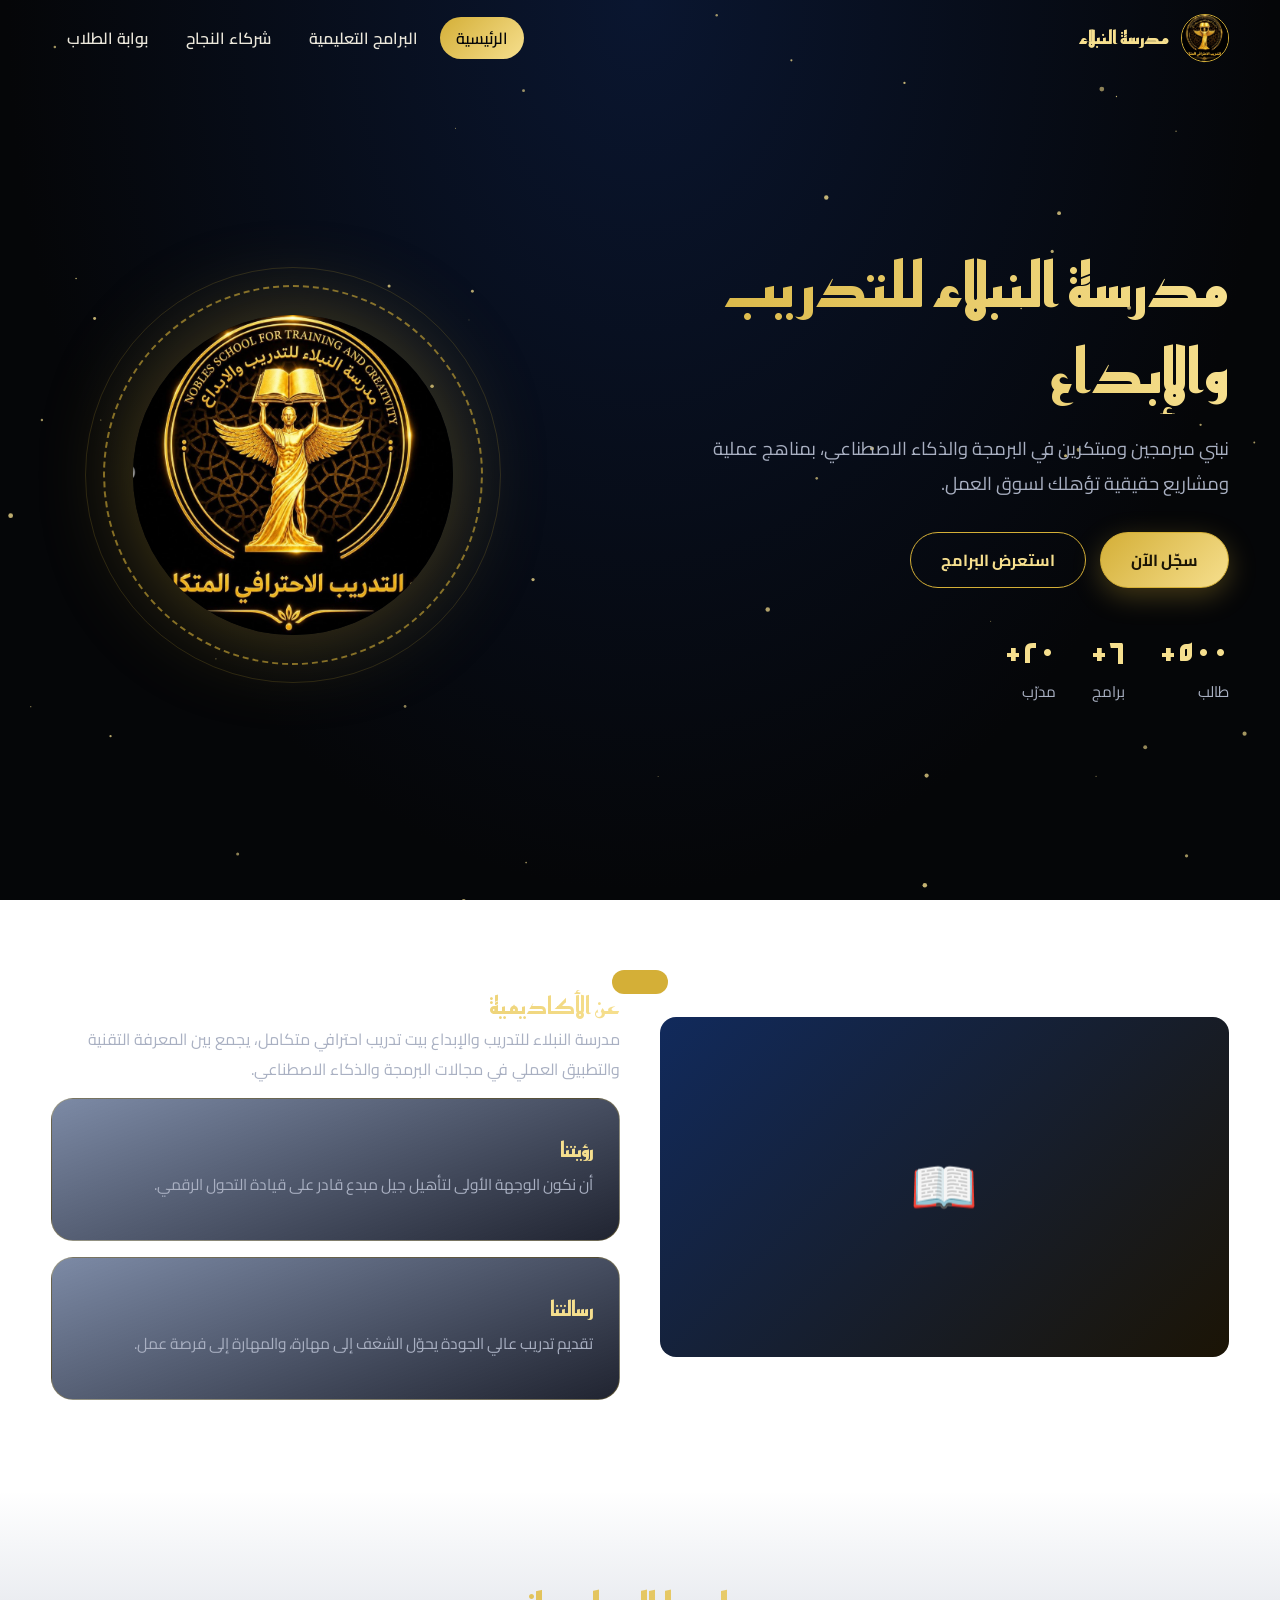
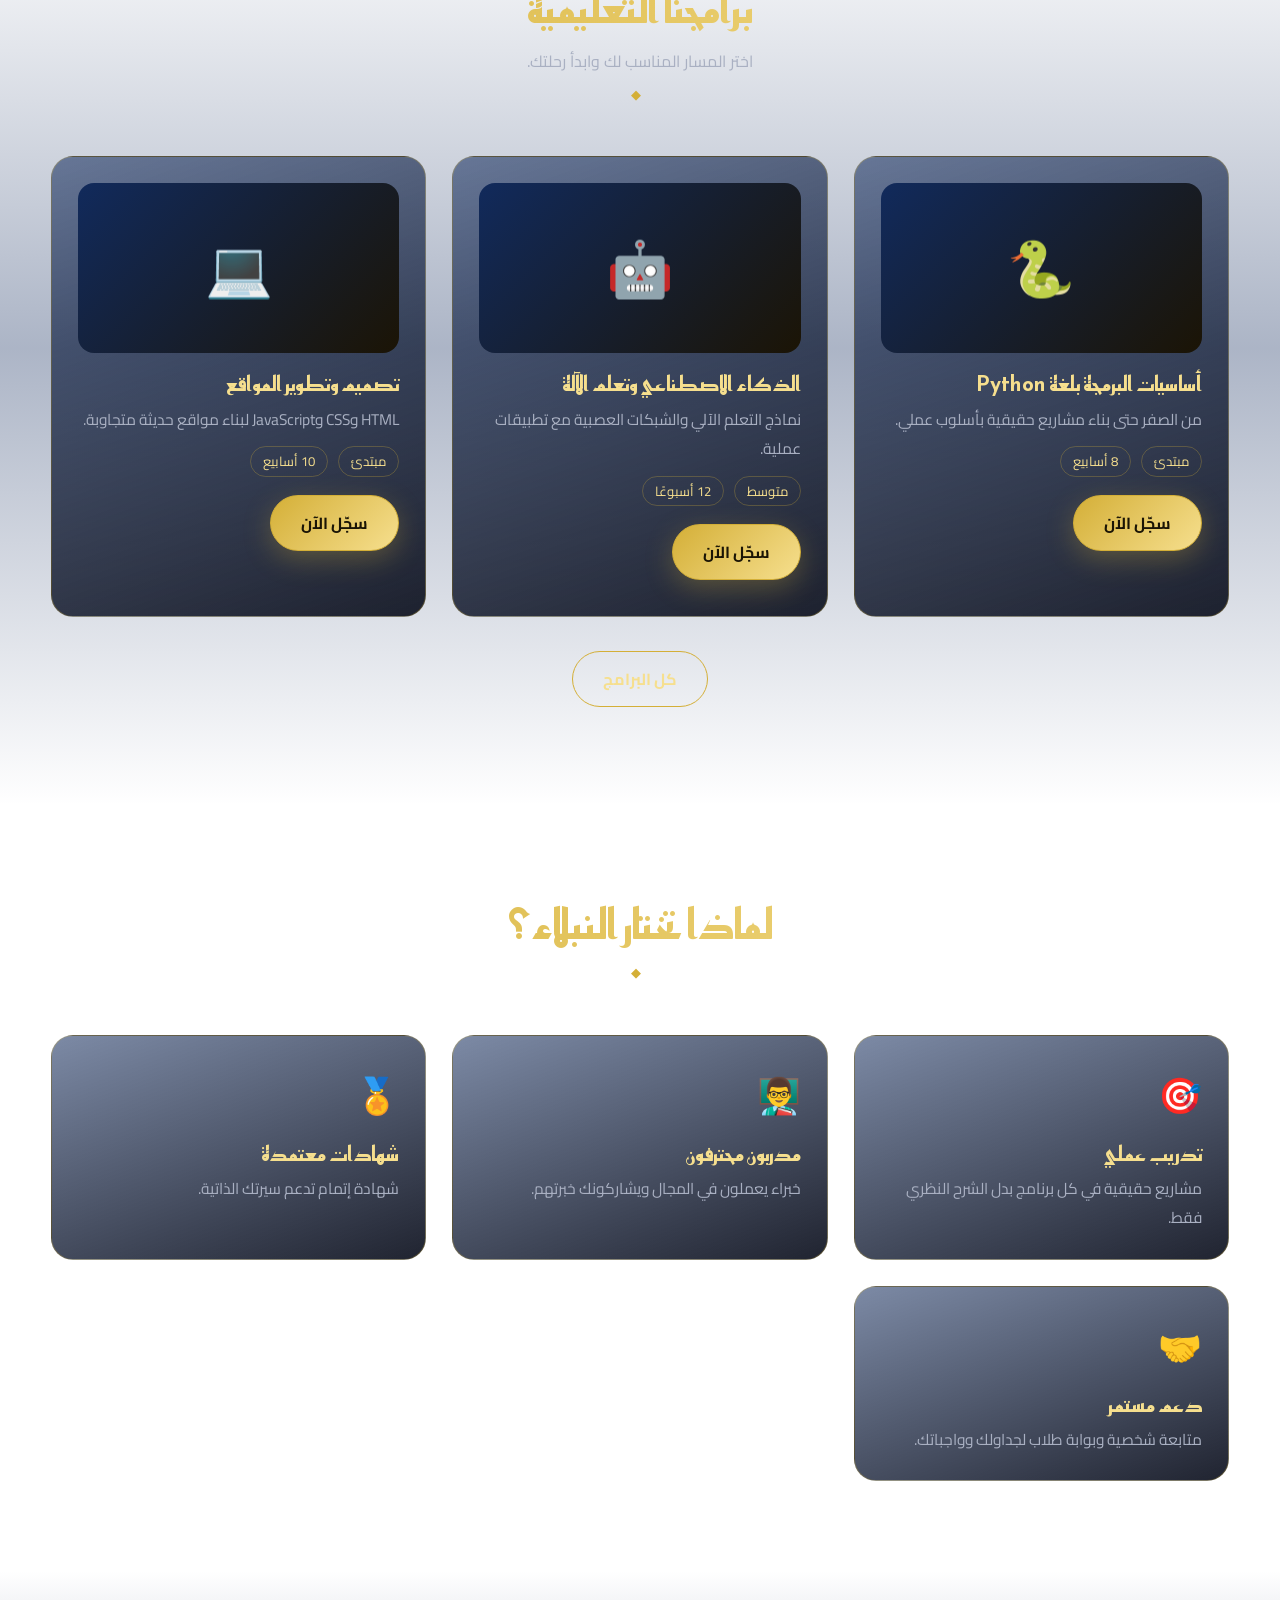
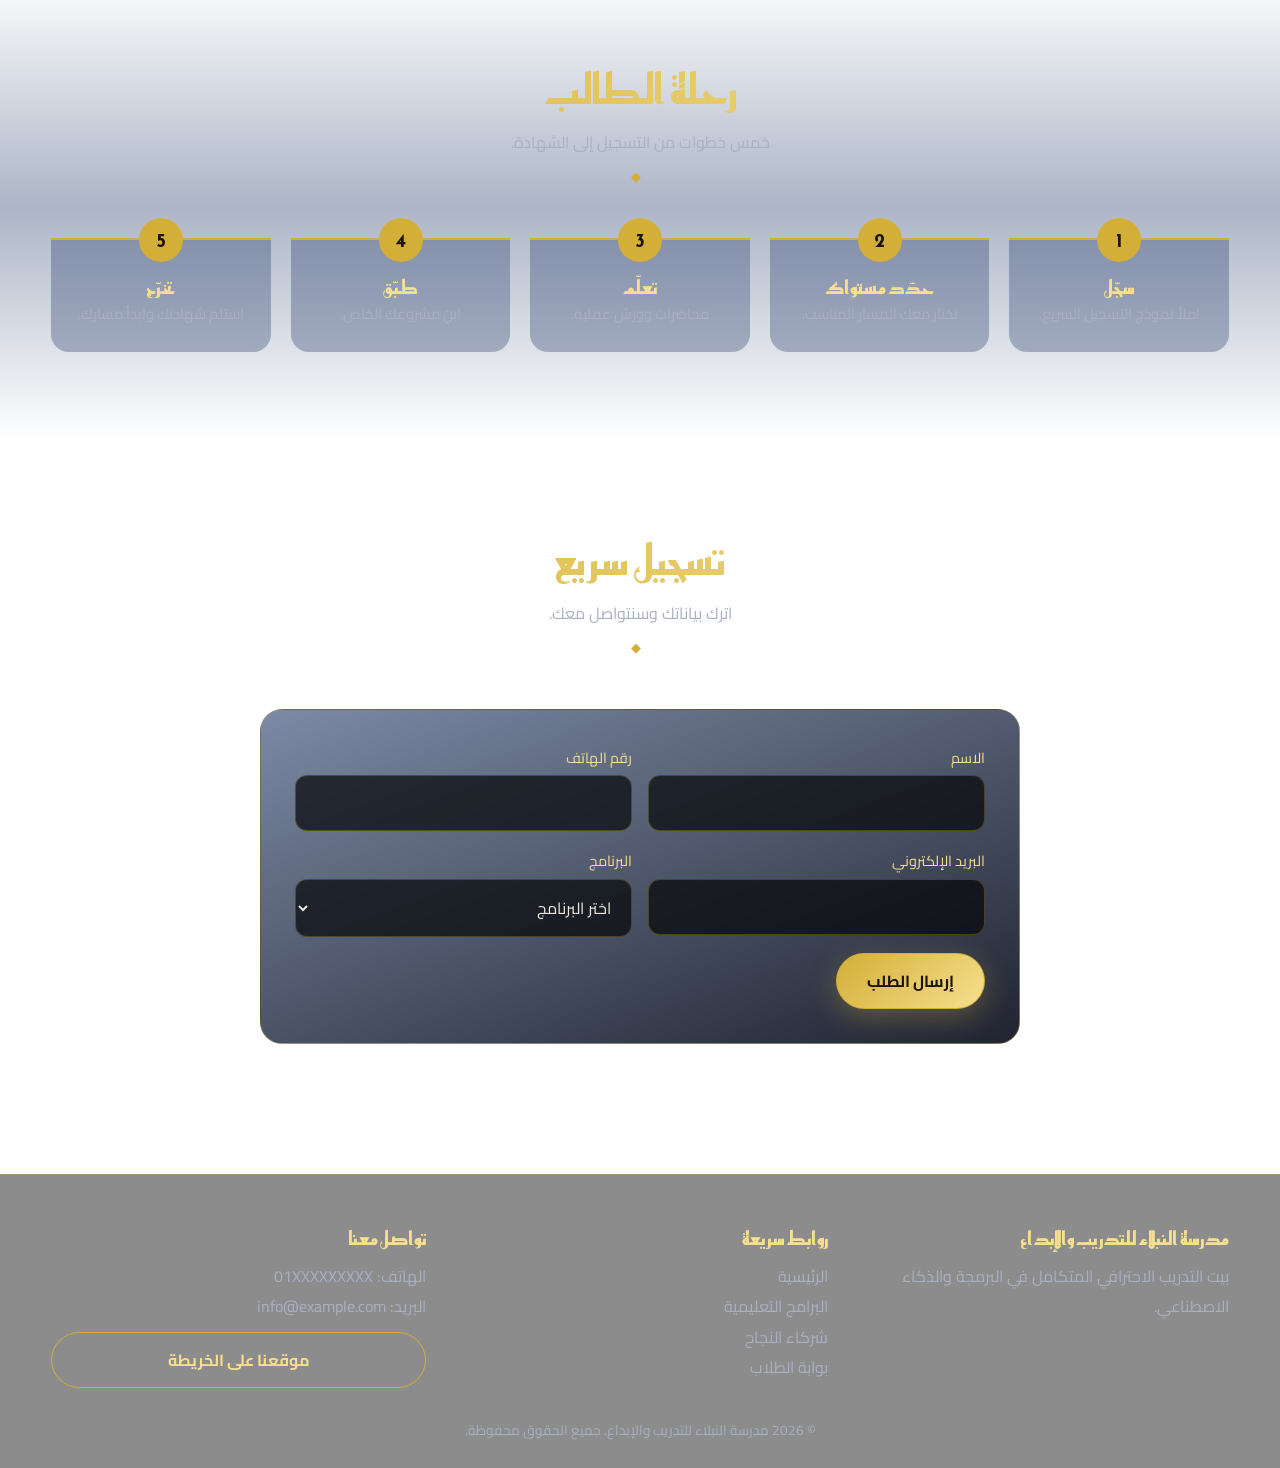
==== index.html @ c454d426 "Add files via upload" ====
<!DOCTYPE html><html lang="ar" dir="rtl"><head><meta charset="utf-8"><meta name="viewport" content="width=device-width,initial-scale=1"><title>الرئيسية | مدرسة النبلاء للتدريب والإبداع</title><meta name="description" content="مدرسة النبلاء: أكاديمية برمجة وذكاء اصطناعي. بيت التدريب الاحترافي المتكامل."><link rel="icon" href="assets/images/image1.jpg"><link rel="preconnect" href="https://fonts.googleapis.com"><link href="https://fonts.googleapis.com/css2?family=Cairo:wght@400;600;700&family=Reem+Kufi:wght@500;700&display=swap" rel="stylesheet"><link rel="stylesheet" href="style.css"></head><body><div id="nav"></div>
<section class="hero"><canvas id="fx"></canvas><div class="wrap"><div><h1 class="gold">مدرسة النبلاء للتدريب والإبداع</h1><p>نبني مبرمجين ومبتكرين في البرمجة والذكاء الاصطناعي، بمناهج عملية ومشاريع حقيقية تؤهلك لسوق العمل.</p><div class="cta"><a class="btn pri" href="#register">سجّل الآن</a><a class="btn out" href="programs.html">استعرض البرامج</a></div><div class="stats"><div><b data-count="500">0</b><span>طالب</span></div><div><b data-count="6">0</b><span>برامج</span></div><div><b data-count="20">0</b><span>مدرّب</span></div></div></div><div class="emblem"><img src="assets/images/image1.jpg" alt="شعار مدرسة النبلاء"></div></div></section>
<section class="sec" id="about"><div class="wrap about"><div class="rv"><div class="ph" style="height:340px"><span>📖</span><img src="assets/images/image2.jpg" alt="عن الأكاديمية" onerror="this.remove()"></div></div><div class="rv"><h2 class="gold">عن الأكاديمية</h2><p>مدرسة النبلاء للتدريب والإبداع بيت تدريب احترافي متكامل، يجمع بين المعرفة التقنية والتطبيق العملي في مجالات البرمجة والذكاء الاصطناعي.</p><div class="vis"><div class="card"><h3>رؤيتنا</h3><p>أن نكون الوجهة الأولى لتأهيل جيل مبدع قادر على قيادة التحول الرقمي.</p></div><div class="card"><h3>رسالتنا</h3><p>تقديم تدريب عالي الجودة يحوّل الشغف إلى مهارة، والمهارة إلى فرصة عمل.</p></div></div></div></div></section>
<section class="sec alt"><div class="wrap"><div class="title"><h2 class="gold">برامجنا التعليمية</h2><p>اختر المسار المناسب لك وابدأ رحلتك.</p></div><div class="grid" data-programs="3"></div><p style="text-align:center;margin-top:34px"><a class="btn out" href="programs.html">كل البرامج</a></p></div></section>
<section class="sec"><div class="wrap"><div class="title"><h2 class="gold">لماذا تختار النبلاء؟</h2></div><div class="grid"><div class="card rv"><div class="ico">🎯</div><h3>تدريب عملي</h3><p>مشاريع حقيقية في كل برنامج بدل الشرح النظري فقط.</p></div><div class="card rv"><div class="ico">👨‍🏫</div><h3>مدربون محترفون</h3><p>خبراء يعملون في المجال ويشاركونك خبرتهم.</p></div><div class="card rv"><div class="ico">🏅</div><h3>شهادات معتمدة</h3><p>شهادة إتمام تدعم سيرتك الذاتية.</p></div><div class="card rv"><div class="ico">🤝</div><h3>دعم مستمر</h3><p>متابعة شخصية وبوابة طلاب لجداولك وواجباتك.</p></div></div></div></section>
<section class="sec alt"><div class="wrap"><div class="title"><h2 class="gold">رحلة الطالب</h2><p>خمس خطوات من التسجيل إلى الشهادة.</p></div><div class="steps" style="margin-top:30px"><div class="step rv"><h3>سجّل</h3><p>املأ نموذج التسجيل السريع.</p></div><div class="step rv"><h3>حدّد مستواك</h3><p>نختار معك المسار المناسب.</p></div><div class="step rv"><h3>تعلّم</h3><p>محاضرات وورش عملية.</p></div><div class="step rv"><h3>طبّق</h3><p>ابنِ مشروعك الخاص.</p></div><div class="step rv"><h3>تخرّج</h3><p>استلم شهادتك وابدأ مسارك.</p></div></div></div></section>
<section class="sec" id="register"><div class="wrap"><div class="title"><h2 class="gold">تسجيل سريع</h2><p>اترك بياناتك وسنتواصل معك.</p></div><form class="card form" data-form="students"><div><label for="n">الاسم</label><input id="n" name="name" required></div><div><label for="p">رقم الهاتف</label><input id="p" name="phone" type="tel" required></div><div><label for="e">البريد الإلكتروني</label><input id="e" name="email" type="email"></div><div><label for="c">البرنامج</label><select id="c" name="course" data-course-select required></select></div><div class="full"><button class="btn pri" type="submit">إرسال الطلب</button></div></form></div></section>
<div id="footer"></div><script src="script.js"></script></body></html>
---- style.css ----
:root{--black:#050608;--navy:#0a1630;--navy2:#112a5c;--gold:#d4af37;--gold2:#f6df8e;--text:#ece8dc;--muted:#a9b0c2;--line:rgba(212,175,55,.28)}
*{box-sizing:border-box;margin:0;padding:0}
html{scroll-behavior:smooth}
body{font-family:'Cairo',sans-serif;background:radial-gradient(ellipse at 50% 0,var(--navy) 0,var(--black) 70%) fixed;color:var(--text);line-height:1.9;overflow-x:hidden}
img{max-width:100%;display:block}a{color:inherit;text-decoration:none}
h1,h2,h3{font-family:'Reem Kufi','Cairo',sans-serif;line-height:1.4}
:focus-visible{outline:2px solid var(--gold2);outline-offset:3px}
.wrap{width:min(1180px,92%);margin:auto}
.gold{background:linear-gradient(90deg,var(--gold),var(--gold2),var(--gold));background-size:200% auto;-webkit-background-clip:text;background-clip:text;color:transparent;animation:shine 5s linear infinite}
@keyframes shine{to{background-position:200% center}}
/* preloader */
.pre{position:fixed;inset:0;z-index:99;background:var(--black);display:grid;place-content:center;justify-items:center;gap:22px;transition:opacity .7s,visibility .7s}
.pre.off{opacity:0;visibility:hidden}
.pre img{width:150px;border-radius:50%;animation:pulse 1.6s ease-in-out infinite}
.pre i{width:180px;height:3px;background:#222;border-radius:3px;overflow:hidden}
.pre i::after{content:"";display:block;height:100%;width:40%;background:linear-gradient(90deg,var(--gold),var(--gold2));animation:load 1.1s ease-in-out infinite}
@keyframes load{from{transform:translateX(250%)}to{transform:translateX(-120%)}}
@keyframes pulse{50%{transform:scale(1.06);box-shadow:0 0 60px rgba(212,175,55,.55)}}
/* nav */
.nav{position:fixed;top:0;inset-inline:0;z-index:50;padding:14px 0;transition:.4s}
.nav.sc{background:rgba(5,6,8,.88);backdrop-filter:blur(12px);padding:7px 0;border-bottom:1px solid var(--line)}
.nav .wrap{display:flex;align-items:center;justify-content:space-between;gap:20px}
.brand{display:flex;align-items:center;gap:12px;font-family:'Reem Kufi';font-weight:700;font-size:1.15rem;color:var(--gold2)}
.brand img{width:48px;height:48px;border-radius:50%;border:1px solid var(--gold);object-fit:cover}
.links{display:flex;gap:6px;align-items:center}
.links a{padding:6px 16px;border-radius:30px;font-weight:600;transition:.3s}
.links a:hover,.links a.on{color:var(--black);background:linear-gradient(135deg,var(--gold),var(--gold2))}
.burger{display:none;background:none;border:1px solid var(--line);color:var(--gold2);font-size:1.5rem;border-radius:10px;padding:2px 12px;cursor:pointer}
/* buttons */
.btn{display:inline-block;padding:12px 30px;border-radius:40px;font:700 1rem 'Cairo';cursor:pointer;border:1px solid var(--gold);transition:.35s;position:relative;overflow:hidden}
.btn.pri{background:linear-gradient(135deg,var(--gold),var(--gold2));color:#1a1405;box-shadow:0 8px 28px rgba(212,175,55,.3)}
.btn.pri:hover{transform:translateY(-3px);box-shadow:0 12px 36px rgba(212,175,55,.5)}
.btn.out{background:transparent;color:var(--gold2)}.btn.out:hover{background:rgba(212,175,55,.14)}
/* hero */
.hero{min-height:100vh;display:flex;align-items:center;padding:120px 0 70px;position:relative;overflow:hidden}
.hero.sm{min-height:42vh;padding:140px 0 50px;text-align:center}
#fx{position:absolute;inset:0;width:100%;height:100%;pointer-events:none}
.hero .wrap{display:grid;grid-template-columns:1.15fr .85fr;gap:40px;align-items:center;position:relative}
.hero h1{font-size:clamp(2.2rem,5vw,3.8rem)}
.hero p{color:var(--muted);font-size:1.15rem;margin:18px 0 30px;max-width:560px}
.hero.sm p{margin-inline:auto}
.cta{display:flex;gap:14px;flex-wrap:wrap}
.emblem{position:relative;width:min(380px,80vw);aspect-ratio:1;margin:auto;animation:float 6s ease-in-out infinite}
.emblem img{width:84%;height:84%;margin:8%;border-radius:50%;object-fit:cover;box-shadow:0 0 90px rgba(212,175,55,.35)}
.emblem::before,.emblem::after{content:"";position:absolute;inset:0;border-radius:50%;border:2px dashed var(--gold);opacity:.6;animation:spin 30s linear infinite}
.emblem::after{inset:-18px;border:1px solid var(--line);animation-direction:reverse;animation-duration:45s}
@keyframes spin{to{transform:rotate(360deg)}}@keyframes float{50%{transform:translateY(-16px)}}
.stats{display:flex;gap:34px;margin-top:38px;flex-wrap:wrap}
.stats b{display:block;font:700 2.1rem 'Reem Kufi';color:var(--gold2)}.stats span{color:var(--muted);font-size:.95rem}
/* sections */
.sec{padding:90px 0}
.sec.alt{background:linear-gradient(180deg,transparent,rgba(17,42,92,.35),transparent)}
.title{text-align:center;margin-bottom:50px}
.title h2{font-size:clamp(1.8rem,3.6vw,2.6rem)}
.title::after{content:"◆";display:block;color:var(--gold);margin-top:6px;letter-spacing:8px;font-size:.8rem}
.title p{color:var(--muted);max-width:620px;margin:8px auto 0}
.grid{display:grid;grid-template-columns:repeat(auto-fit,minmax(280px,1fr));gap:26px}
.card{background:linear-gradient(160deg,rgba(17,42,92,.55),rgba(8,12,26,.9));border:1px solid var(--line);border-radius:22px;padding:26px;transition:transform .25s,border-color .3s,box-shadow .3s;transform:perspective(900px) rotateX(var(--rx,0)) rotateY(var(--ry,0))}
.card:hover{border-color:var(--gold);box-shadow:0 18px 50px rgba(0,0,0,.5),0 0 30px rgba(212,175,55,.15)}
.card h3{color:var(--gold2);font-size:1.3rem;margin:10px 0 6px}.card p{color:var(--muted);font-size:.97rem}
.ico{font-size:2.2rem}
.ph{position:relative;height:170px;border-radius:16px;margin-bottom:16px;overflow:hidden;display:grid;place-items:center;font-size:3.4rem;background:linear-gradient(135deg,var(--navy2),#1b1405)}
.ph img{position:absolute;inset:0;width:100%;height:100%;object-fit:cover}
.meta{display:flex;gap:10px;flex-wrap:wrap;margin:12px 0 18px}
.meta span{font-size:.82rem;padding:2px 12px;border:1px solid var(--line);border-radius:20px;color:var(--gold2)}
.about{display:grid;grid-template-columns:1fr 1fr;gap:40px;align-items:center}
.about p{color:var(--muted);margin-bottom:14px}
.vis{display:grid;gap:16px}
.steps{display:grid;grid-template-columns:repeat(auto-fit,minmax(190px,1fr));gap:20px;counter-reset:s}
.step{text-align:center;padding:24px 14px;border-top:2px solid var(--gold);background:rgba(17,42,92,.3);border-radius:0 0 18px 18px;counter-increment:s}
.step::before{content:counter(s);display:grid;place-items:center;width:44px;height:44px;margin:-46px auto 12px;border-radius:50%;background:var(--gold);color:#1a1405;font:700 1.2rem 'Reem Kufi'}
.step h3{color:var(--gold2)}.step p{color:var(--muted);font-size:.92rem}
.tabs{display:flex;gap:10px;justify-content:center;flex-wrap:wrap;margin-bottom:34px}
.tabs button{background:none;color:var(--text);border:1px solid var(--line);border-radius:30px;padding:6px 22px;font:600 1rem 'Cairo';cursor:pointer;transition:.3s}
.tabs button.on,.tabs button:hover{background:var(--gold);color:#1a1405}
.card.hide{display:none}
/* forms */
.form{max-width:760px;margin:auto;display:grid;grid-template-columns:1fr 1fr;gap:16px;padding:34px}
.form .full{grid-column:1/-1}
input,select,textarea{width:100%;padding:12px 16px;border-radius:12px;border:1px solid var(--line);background:rgba(5,6,8,.7);color:var(--text);font:1rem 'Cairo'}
input:focus,select:focus,textarea:focus{border-color:var(--gold);outline:0;box-shadow:0 0 0 3px rgba(212,175,55,.2)}
label{font-size:.9rem;color:var(--gold2);display:block;margin-bottom:4px}
.toast{position:fixed;bottom:26px;left:50%;transform:translate(-50%,120px);background:var(--gold);color:#1a1405;padding:12px 28px;border-radius:40px;font-weight:700;z-index:90;transition:.5s}
.toast.on{transform:translate(-50%,0)}
/* partners */
.logo-box{height:110px;display:grid;place-items:center;font:700 1.1rem 'Reem Kufi';color:var(--gold2);position:relative;text-align:center}
.logo-box img{position:absolute;inset:10px;width:calc(100% - 20px);height:calc(100% - 20px);object-fit:contain}
/* portal */
.login{max-width:440px;margin:auto;padding:34px;display:grid;gap:16px}
.hint{font-size:.85rem;color:var(--muted);text-align:center}
.dash{display:none}.dash.on{display:block}
.top{display:flex;justify-content:space-between;align-items:center;gap:14px;flex-wrap:wrap;margin-bottom:28px}
table{width:100%;border-collapse:collapse;font-size:.95rem}
th,td{padding:9px 10px;text-align:right;border-bottom:1px solid var(--line)}th{color:var(--gold2)}
.bar{height:9px;border-radius:9px;background:#1a2340;overflow:hidden;margin:4px 0 14px}
.bar i{display:block;height:100%;width:0;background:linear-gradient(90deg,var(--gold),var(--gold2));transition:width 1.4s cubic-bezier(.2,.8,.2,1)}
.list{list-style:none;display:grid;gap:10px}.list li{display:flex;gap:10px;align-items:flex-start;color:var(--muted)}
.list input{width:auto;margin-top:7px}.list .done span{text-decoration:line-through;opacity:.5}
.err{color:#ff8f8f;text-align:center;min-height:1.4em}
/* footer */
.foot{border-top:1px solid var(--line);padding:50px 0 24px;background:rgba(0,0,0,.45);margin-top:40px}
.foot .grid{grid-template-columns:repeat(auto-fit,minmax(220px,1fr))}
.foot h3{color:var(--gold2);margin-bottom:10px}.foot p,.foot a{color:var(--muted);display:block}.foot a:hover{color:var(--gold2)}
.copy{text-align:center;color:var(--muted);font-size:.85rem;margin-top:30px}
/* reveal */
.rv{opacity:0;transform:translateY(34px);transition:opacity .9s,transform .9s}.rv.in{opacity:1;transform:none}
@media(max-width:900px){
.burger{display:block}
.links{position:absolute;top:100%;inset-inline:0;flex-direction:column;background:rgba(5,6,8,.97);padding:16px;display:none;border-bottom:1px solid var(--line)}
.links.open{display:flex}
.hero .wrap,.about{grid-template-columns:1fr;text-align:center}.hero p{margin-inline:auto}.cta,.stats{justify-content:center}
.form{grid-template-columns:1fr;padding:22px}}
@media(prefers-reduced-motion:reduce){*{animation:none!important;transition:none!important}.rv{opacity:1;transform:none}}
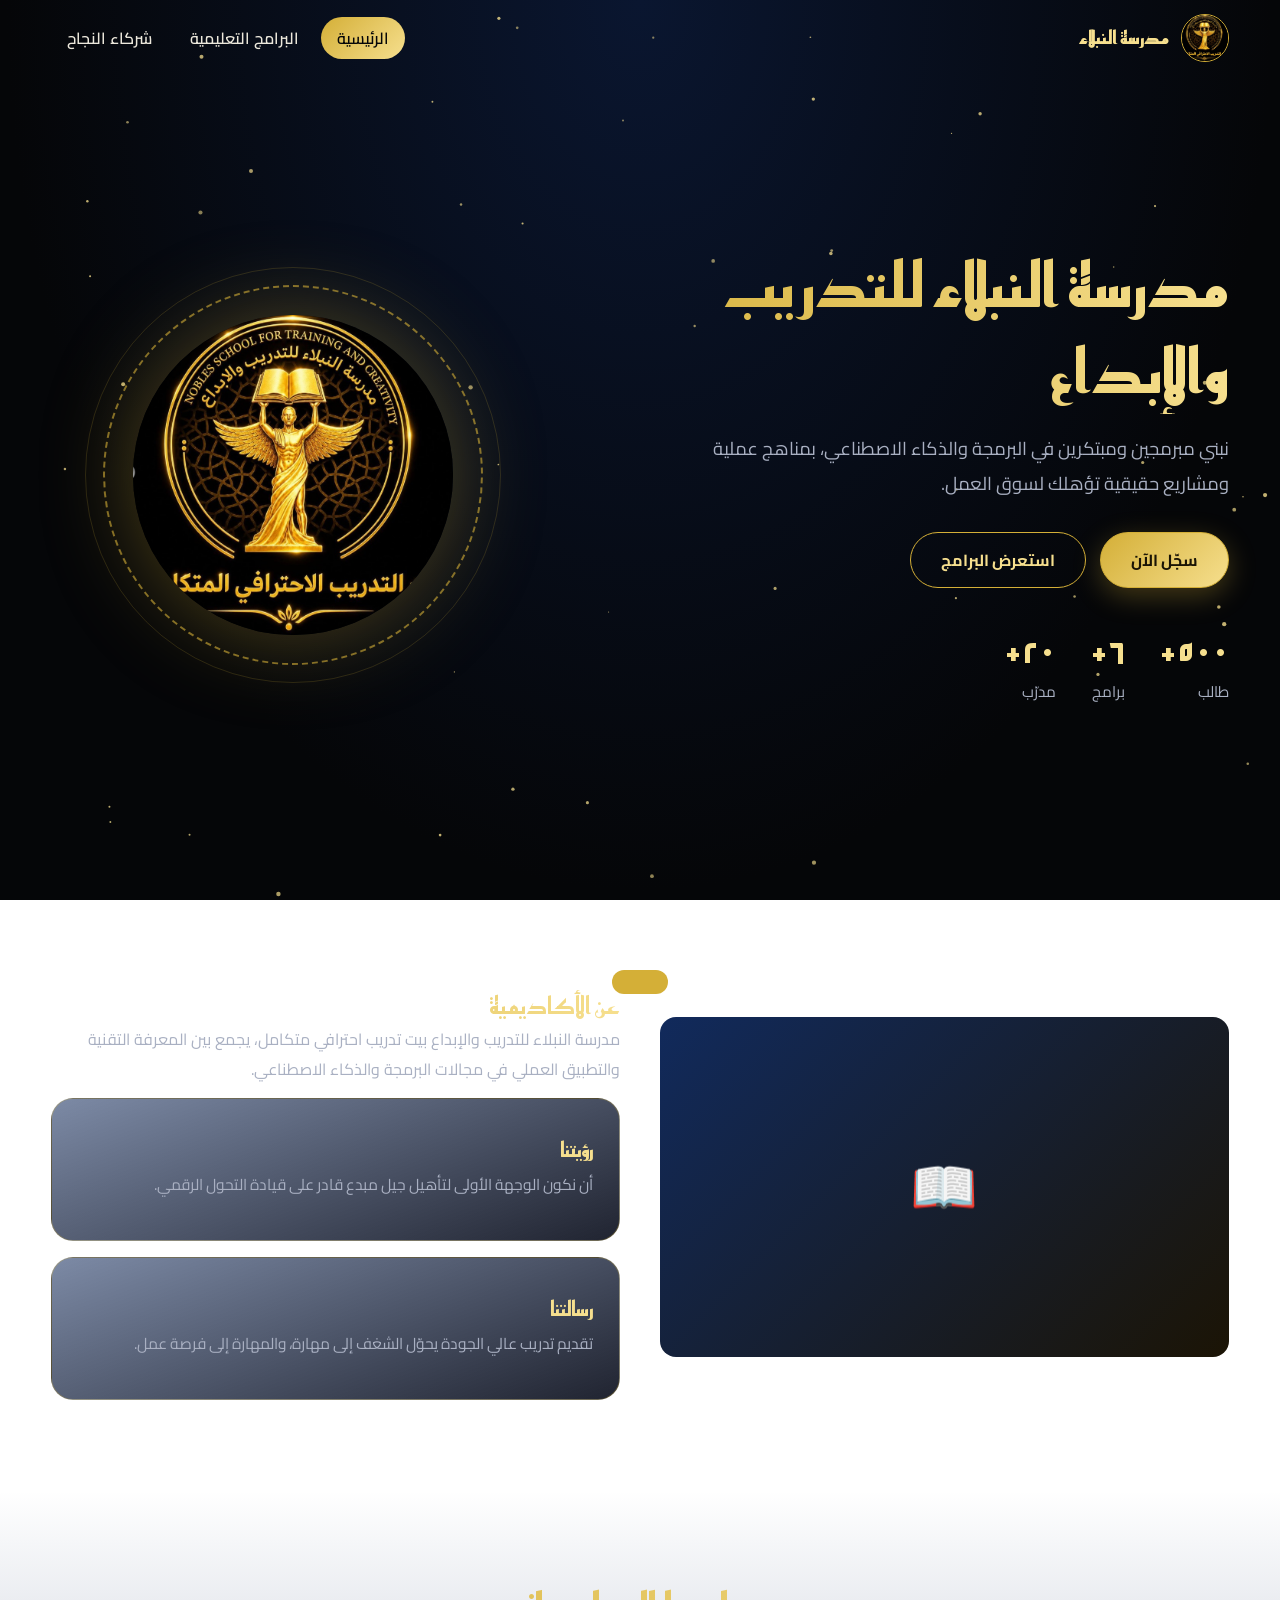
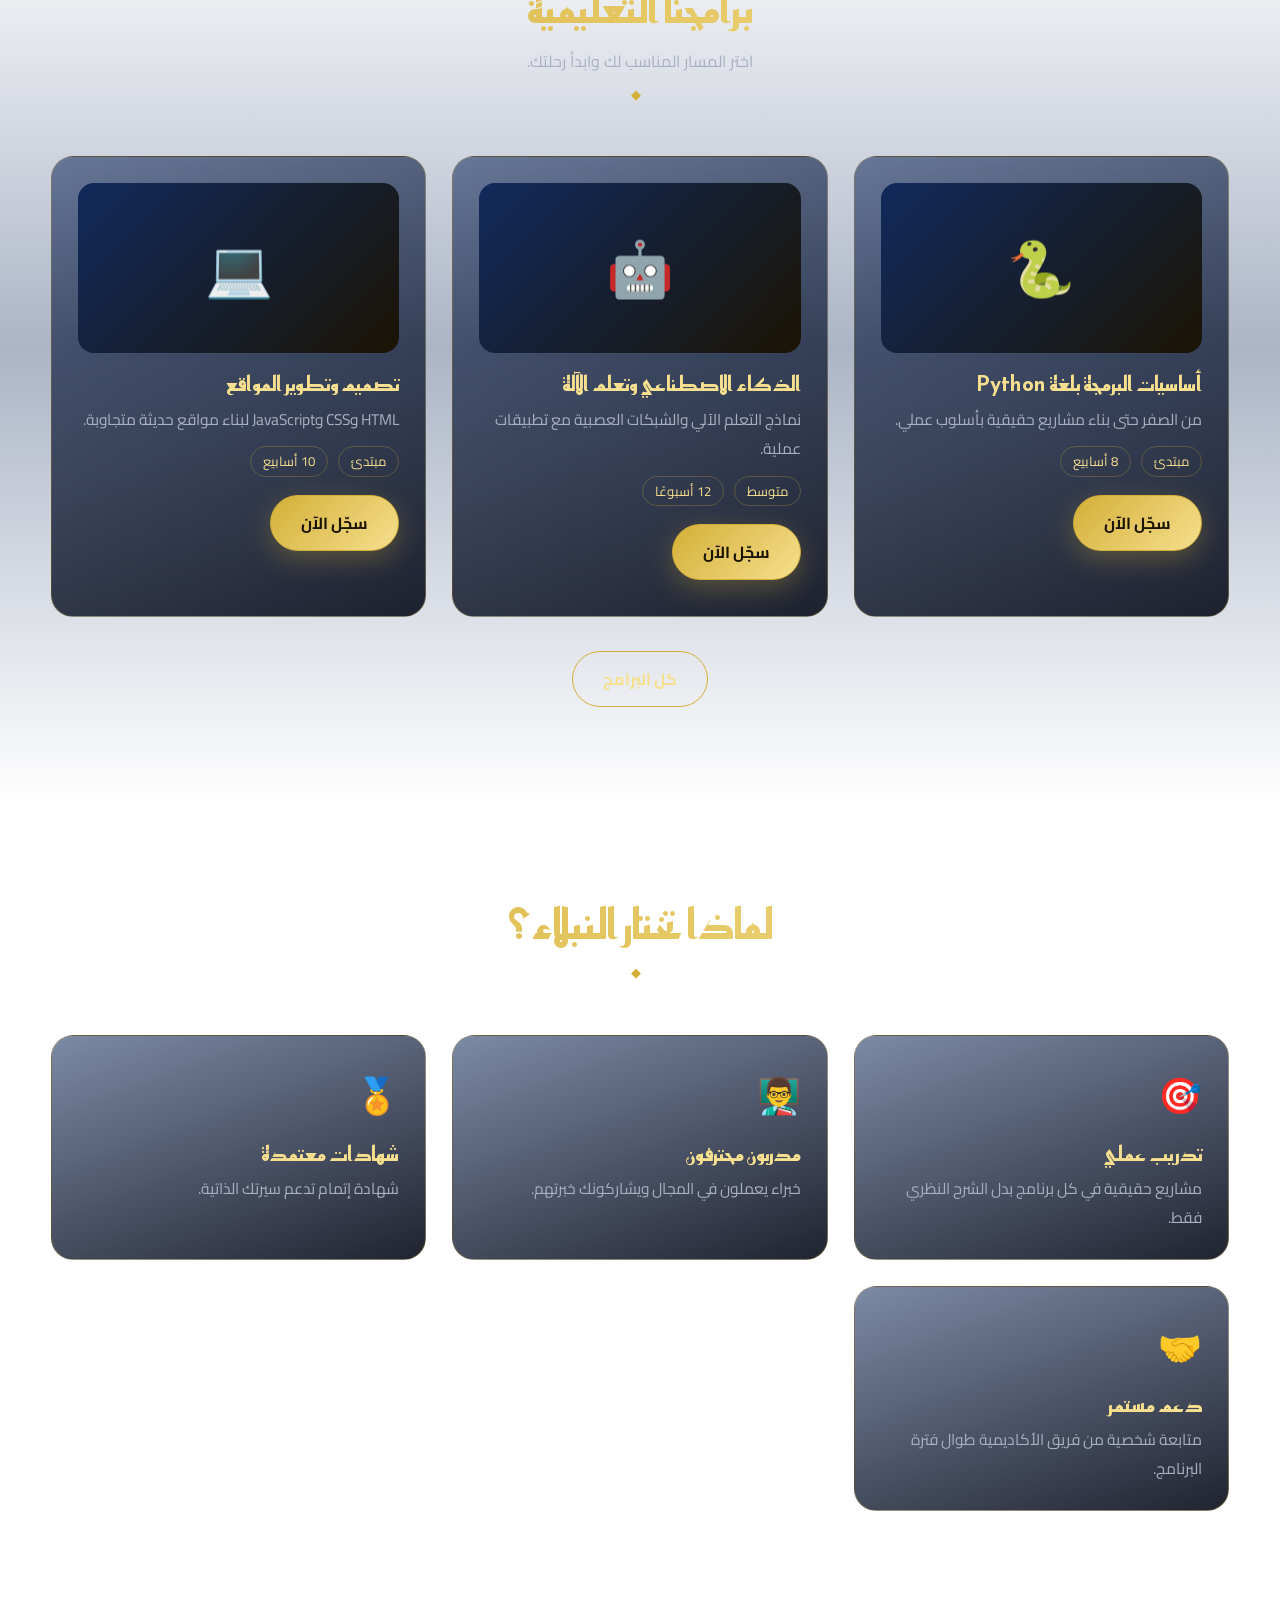
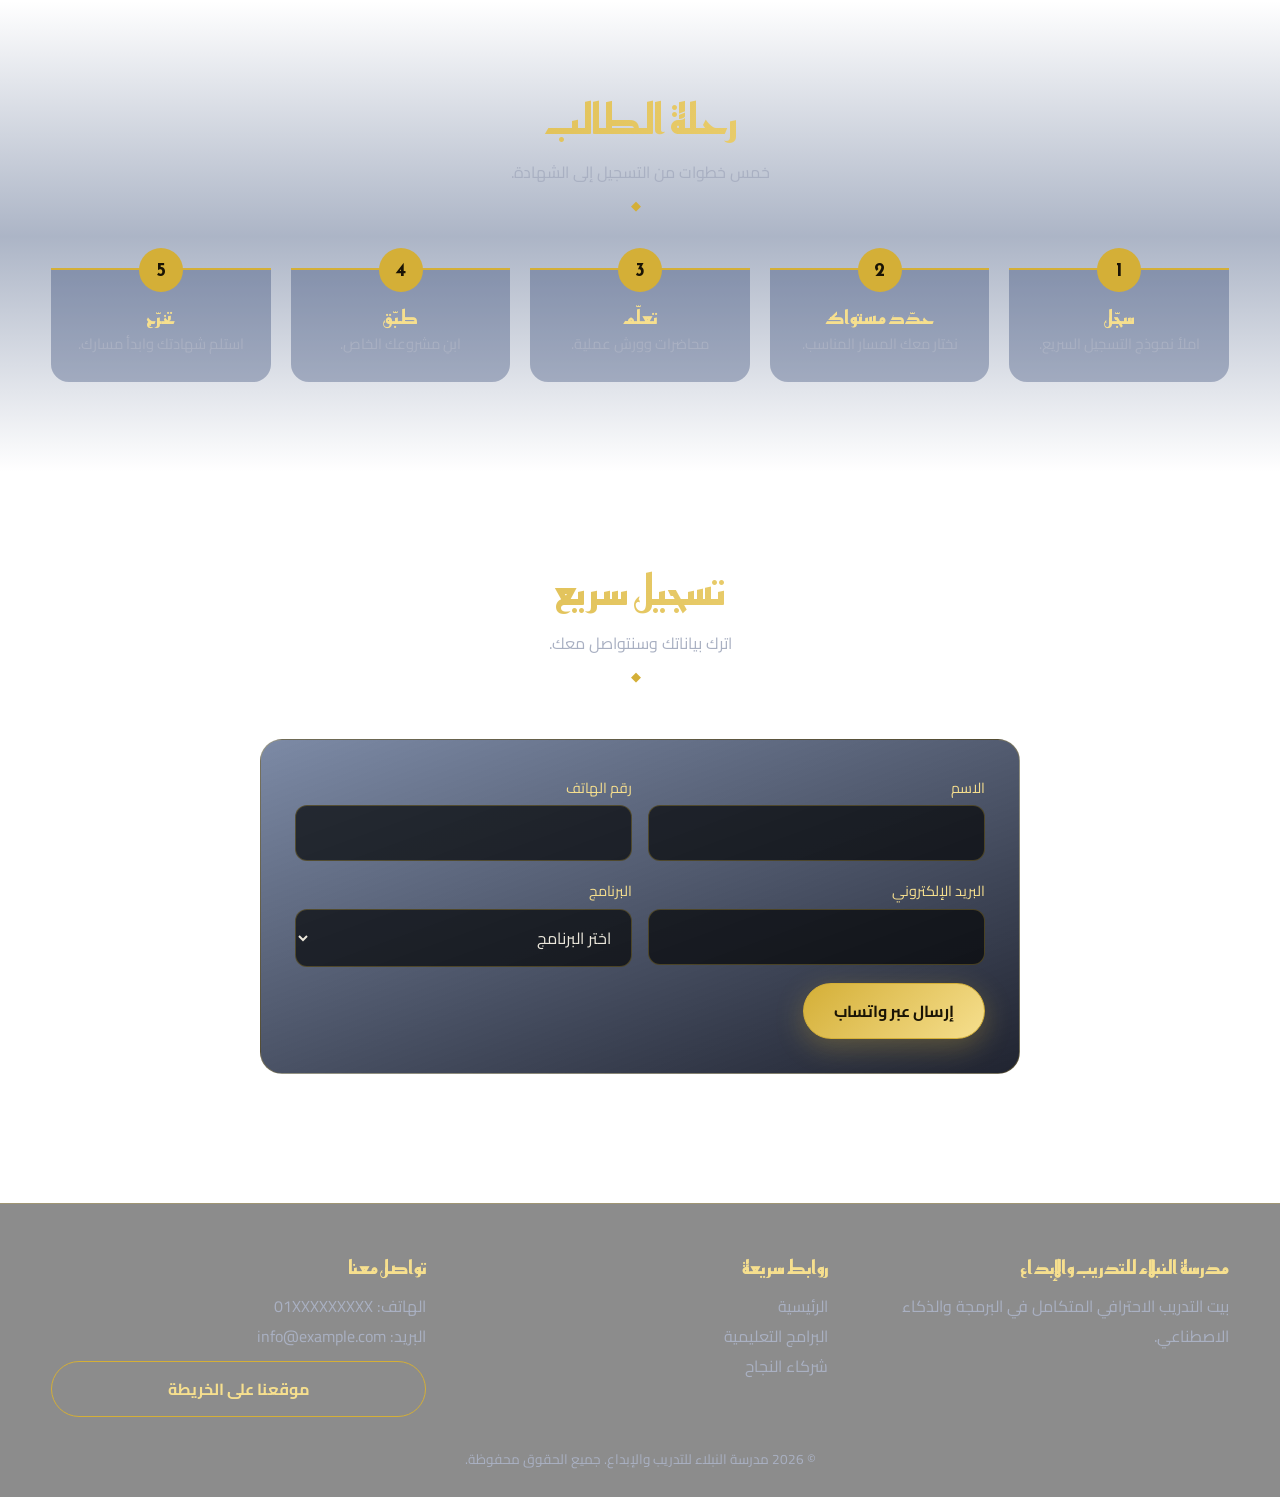
==== commit 8836262c: "Add files via upload" ====
--- a/index.html
+++ b/index.html
@@ -2,7 +2,7 @@
 <section class="hero"><canvas id="fx"></canvas><div class="wrap"><div><h1 class="gold">مدرسة النبلاء للتدريب والإبداع</h1><p>نبني مبرمجين ومبتكرين في البرمجة والذكاء الاصطناعي، بمناهج عملية ومشاريع حقيقية تؤهلك لسوق العمل.</p><div class="cta"><a class="btn pri" href="#register">سجّل الآن</a><a class="btn out" href="programs.html">استعرض البرامج</a></div><div class="stats"><div><b data-count="500">0</b><span>طالب</span></div><div><b data-count="6">0</b><span>برامج</span></div><div><b data-count="20">0</b><span>مدرّب</span></div></div></div><div class="emblem"><img src="assets/images/image1.jpg" alt="شعار مدرسة النبلاء"></div></div></section>
 <section class="sec" id="about"><div class="wrap about"><div class="rv"><div class="ph" style="height:340px"><span>📖</span><img src="assets/images/image2.jpg" alt="عن الأكاديمية" onerror="this.remove()"></div></div><div class="rv"><h2 class="gold">عن الأكاديمية</h2><p>مدرسة النبلاء للتدريب والإبداع بيت تدريب احترافي متكامل، يجمع بين المعرفة التقنية والتطبيق العملي في مجالات البرمجة والذكاء الاصطناعي.</p><div class="vis"><div class="card"><h3>رؤيتنا</h3><p>أن نكون الوجهة الأولى لتأهيل جيل مبدع قادر على قيادة التحول الرقمي.</p></div><div class="card"><h3>رسالتنا</h3><p>تقديم تدريب عالي الجودة يحوّل الشغف إلى مهارة، والمهارة إلى فرصة عمل.</p></div></div></div></div></section>
 <section class="sec alt"><div class="wrap"><div class="title"><h2 class="gold">برامجنا التعليمية</h2><p>اختر المسار المناسب لك وابدأ رحلتك.</p></div><div class="grid" data-programs="3"></div><p style="text-align:center;margin-top:34px"><a class="btn out" href="programs.html">كل البرامج</a></p></div></section>
-<section class="sec"><div class="wrap"><div class="title"><h2 class="gold">لماذا تختار النبلاء؟</h2></div><div class="grid"><div class="card rv"><div class="ico">🎯</div><h3>تدريب عملي</h3><p>مشاريع حقيقية في كل برنامج بدل الشرح النظري فقط.</p></div><div class="card rv"><div class="ico">👨‍🏫</div><h3>مدربون محترفون</h3><p>خبراء يعملون في المجال ويشاركونك خبرتهم.</p></div><div class="card rv"><div class="ico">🏅</div><h3>شهادات معتمدة</h3><p>شهادة إتمام تدعم سيرتك الذاتية.</p></div><div class="card rv"><div class="ico">🤝</div><h3>دعم مستمر</h3><p>متابعة شخصية وبوابة طلاب لجداولك وواجباتك.</p></div></div></div></section>
+<section class="sec"><div class="wrap"><div class="title"><h2 class="gold">لماذا تختار النبلاء؟</h2></div><div class="grid"><div class="card rv"><div class="ico">🎯</div><h3>تدريب عملي</h3><p>مشاريع حقيقية في كل برنامج بدل الشرح النظري فقط.</p></div><div class="card rv"><div class="ico">👨‍🏫</div><h3>مدربون محترفون</h3><p>خبراء يعملون في المجال ويشاركونك خبرتهم.</p></div><div class="card rv"><div class="ico">🏅</div><h3>شهادات معتمدة</h3><p>شهادة إتمام تدعم سيرتك الذاتية.</p></div><div class="card rv"><div class="ico">🤝</div><h3>دعم مستمر</h3><p>متابعة شخصية من فريق الأكاديمية طوال فترة البرنامج.</p></div></div></div></section>
 <section class="sec alt"><div class="wrap"><div class="title"><h2 class="gold">رحلة الطالب</h2><p>خمس خطوات من التسجيل إلى الشهادة.</p></div><div class="steps" style="margin-top:30px"><div class="step rv"><h3>سجّل</h3><p>املأ نموذج التسجيل السريع.</p></div><div class="step rv"><h3>حدّد مستواك</h3><p>نختار معك المسار المناسب.</p></div><div class="step rv"><h3>تعلّم</h3><p>محاضرات وورش عملية.</p></div><div class="step rv"><h3>طبّق</h3><p>ابنِ مشروعك الخاص.</p></div><div class="step rv"><h3>تخرّج</h3><p>استلم شهادتك وابدأ مسارك.</p></div></div></div></section>
-<section class="sec" id="register"><div class="wrap"><div class="title"><h2 class="gold">تسجيل سريع</h2><p>اترك بياناتك وسنتواصل معك.</p></div><form class="card form" data-form="students"><div><label for="n">الاسم</label><input id="n" name="name" required></div><div><label for="p">رقم الهاتف</label><input id="p" name="phone" type="tel" required></div><div><label for="e">البريد الإلكتروني</label><input id="e" name="email" type="email"></div><div><label for="c">البرنامج</label><select id="c" name="course" data-course-select required></select></div><div class="full"><button class="btn pri" type="submit">إرسال الطلب</button></div></form></div></section>
+<section class="sec" id="register"><div class="wrap"><div class="title"><h2 class="gold">تسجيل سريع</h2><p>اترك بياناتك وسنتواصل معك.</p></div><form class="card form" data-form="students"><div><label for="n">الاسم</label><input id="n" name="name" required></div><div><label for="p">رقم الهاتف</label><input id="p" name="phone" type="tel" required></div><div><label for="e">البريد الإلكتروني</label><input id="e" name="email" type="email"></div><div><label for="c">البرنامج</label><select id="c" name="course" data-course-select required></select></div><div class="full"><button class="btn pri" type="submit">إرسال عبر واتساب</button></div></form></div></section>
 <div id="footer"></div><script src="script.js"></script></body></html>
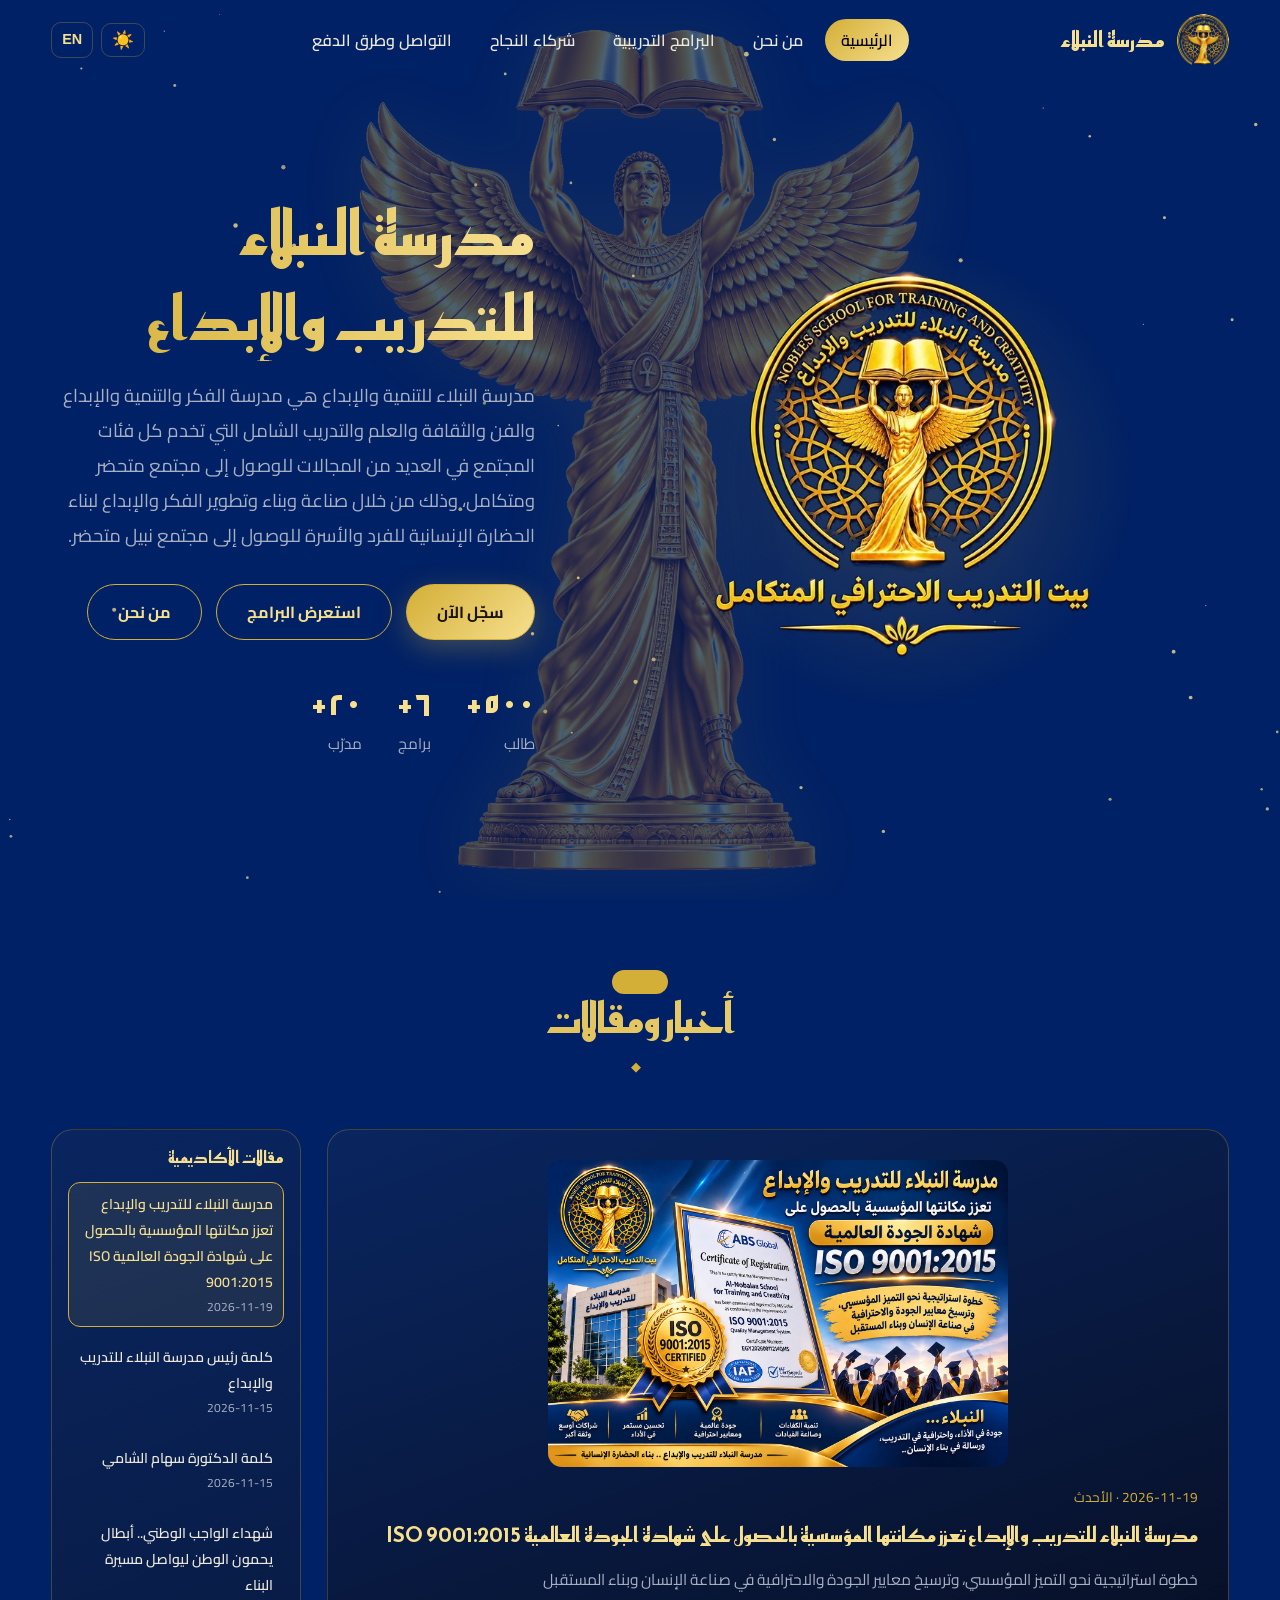
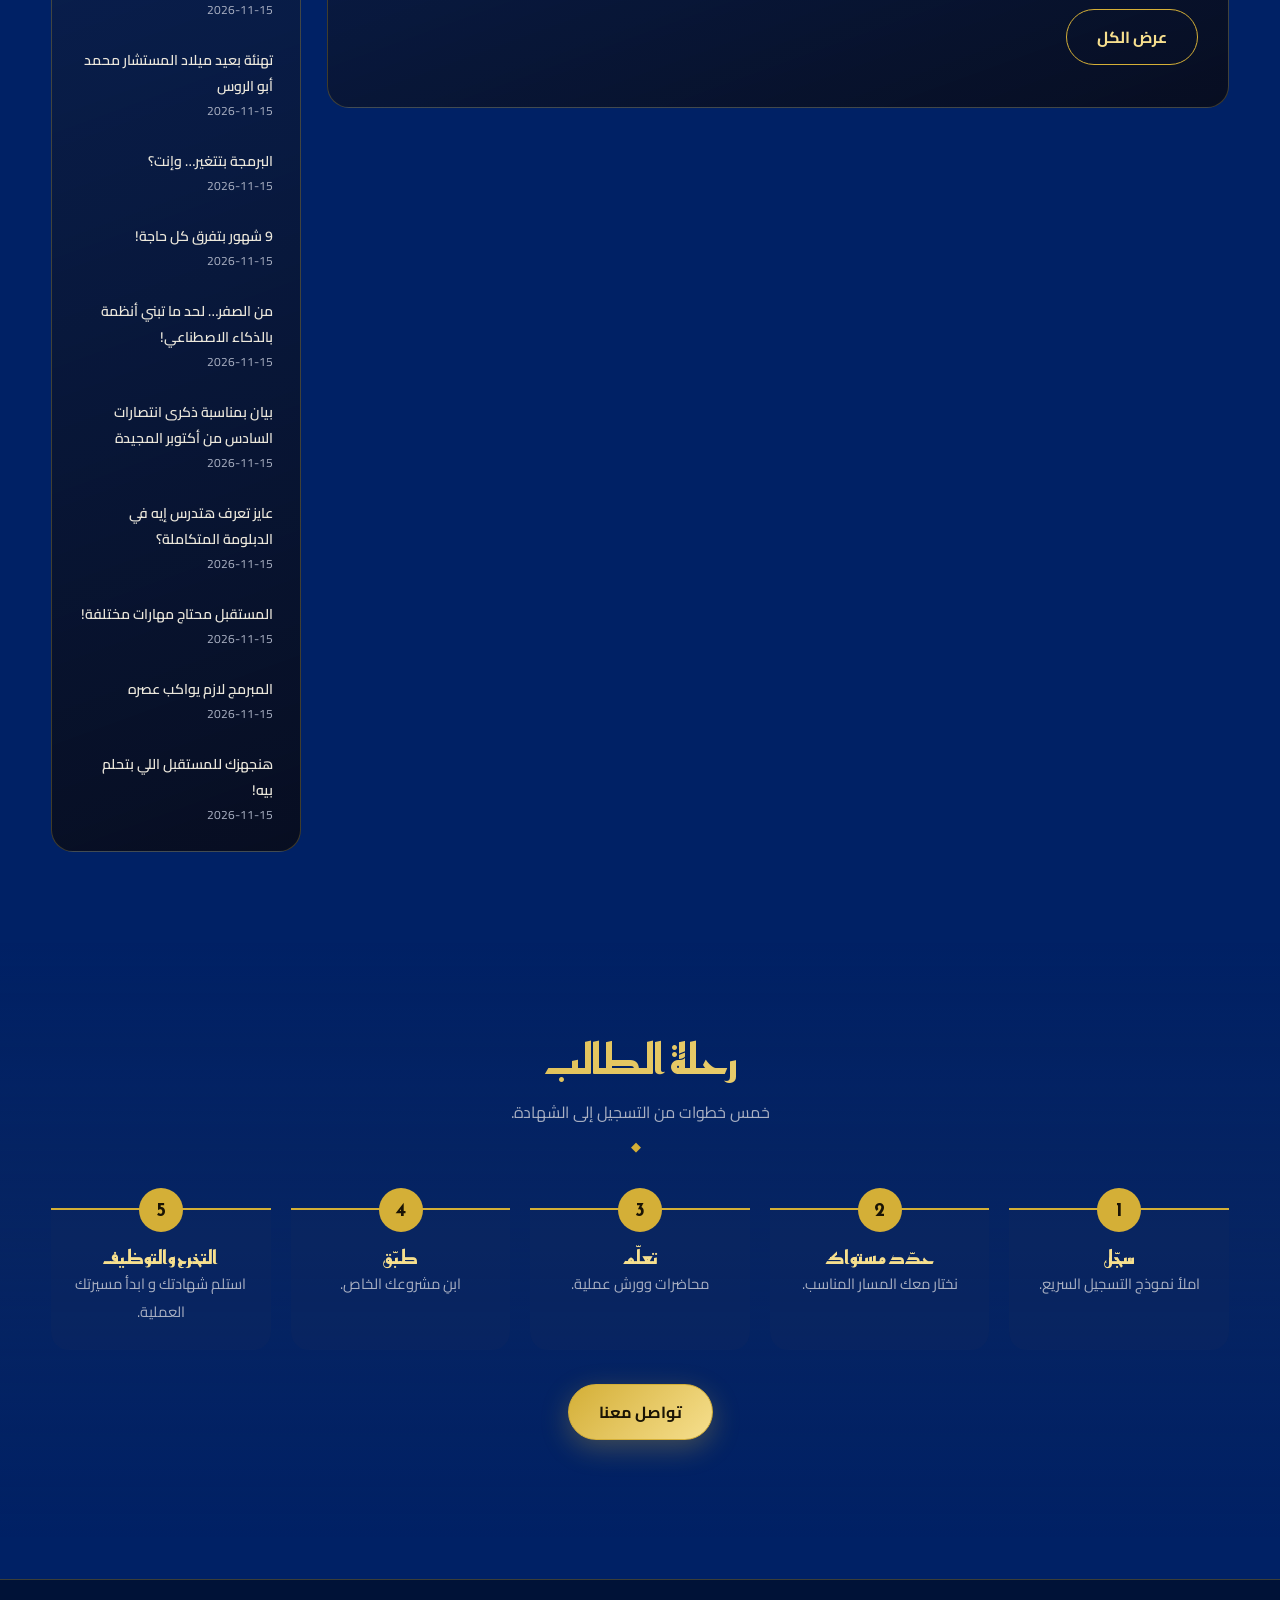
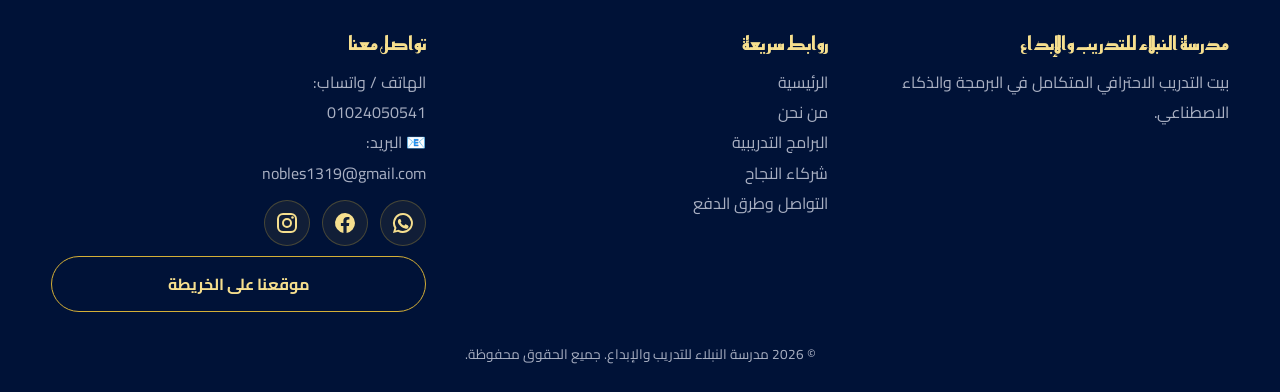
==== commit b0a82d03: "Add files via upload" ====
--- a/index.html
+++ b/index.html
@@ -1,8 +1,13 @@
-<!DOCTYPE html><html lang="ar" dir="rtl"><head><meta charset="utf-8"><meta name="viewport" content="width=device-width,initial-scale=1"><title>الرئيسية | مدرسة النبلاء للتدريب والإبداع</title><meta name="description" content="مدرسة النبلاء: أكاديمية برمجة وذكاء اصطناعي. بيت التدريب الاحترافي المتكامل."><link rel="icon" href="assets/images/image1.jpg"><link rel="preconnect" href="https://fonts.googleapis.com"><link href="https://fonts.googleapis.com/css2?family=Cairo:wght@400;600;700&family=Reem+Kufi:wght@500;700&display=swap" rel="stylesheet"><link rel="stylesheet" href="style.css"></head><body><div id="nav"></div>
-<section class="hero"><canvas id="fx"></canvas><div class="wrap"><div><h1 class="gold">مدرسة النبلاء للتدريب والإبداع</h1><p>نبني مبرمجين ومبتكرين في البرمجة والذكاء الاصطناعي، بمناهج عملية ومشاريع حقيقية تؤهلك لسوق العمل.</p><div class="cta"><a class="btn pri" href="#register">سجّل الآن</a><a class="btn out" href="programs.html">استعرض البرامج</a></div><div class="stats"><div><b data-count="500">0</b><span>طالب</span></div><div><b data-count="6">0</b><span>برامج</span></div><div><b data-count="20">0</b><span>مدرّب</span></div></div></div><div class="emblem"><img src="assets/images/image1.jpg" alt="شعار مدرسة النبلاء"></div></div></section>
-<section class="sec" id="about"><div class="wrap about"><div class="rv"><div class="ph" style="height:340px"><span>📖</span><img src="assets/images/image2.jpg" alt="عن الأكاديمية" onerror="this.remove()"></div></div><div class="rv"><h2 class="gold">عن الأكاديمية</h2><p>مدرسة النبلاء للتدريب والإبداع بيت تدريب احترافي متكامل، يجمع بين المعرفة التقنية والتطبيق العملي في مجالات البرمجة والذكاء الاصطناعي.</p><div class="vis"><div class="card"><h3>رؤيتنا</h3><p>أن نكون الوجهة الأولى لتأهيل جيل مبدع قادر على قيادة التحول الرقمي.</p></div><div class="card"><h3>رسالتنا</h3><p>تقديم تدريب عالي الجودة يحوّل الشغف إلى مهارة، والمهارة إلى فرصة عمل.</p></div></div></div></div></section>
-<section class="sec alt"><div class="wrap"><div class="title"><h2 class="gold">برامجنا التعليمية</h2><p>اختر المسار المناسب لك وابدأ رحلتك.</p></div><div class="grid" data-programs="3"></div><p style="text-align:center;margin-top:34px"><a class="btn out" href="programs.html">كل البرامج</a></p></div></section>
-<section class="sec"><div class="wrap"><div class="title"><h2 class="gold">لماذا تختار النبلاء؟</h2></div><div class="grid"><div class="card rv"><div class="ico">🎯</div><h3>تدريب عملي</h3><p>مشاريع حقيقية في كل برنامج بدل الشرح النظري فقط.</p></div><div class="card rv"><div class="ico">👨‍🏫</div><h3>مدربون محترفون</h3><p>خبراء يعملون في المجال ويشاركونك خبرتهم.</p></div><div class="card rv"><div class="ico">🏅</div><h3>شهادات معتمدة</h3><p>شهادة إتمام تدعم سيرتك الذاتية.</p></div><div class="card rv"><div class="ico">🤝</div><h3>دعم مستمر</h3><p>متابعة شخصية من فريق الأكاديمية طوال فترة البرنامج.</p></div></div></div></section>
-<section class="sec alt"><div class="wrap"><div class="title"><h2 class="gold">رحلة الطالب</h2><p>خمس خطوات من التسجيل إلى الشهادة.</p></div><div class="steps" style="margin-top:30px"><div class="step rv"><h3>سجّل</h3><p>املأ نموذج التسجيل السريع.</p></div><div class="step rv"><h3>حدّد مستواك</h3><p>نختار معك المسار المناسب.</p></div><div class="step rv"><h3>تعلّم</h3><p>محاضرات وورش عملية.</p></div><div class="step rv"><h3>طبّق</h3><p>ابنِ مشروعك الخاص.</p></div><div class="step rv"><h3>تخرّج</h3><p>استلم شهادتك وابدأ مسارك.</p></div></div></div></section>
-<section class="sec" id="register"><div class="wrap"><div class="title"><h2 class="gold">تسجيل سريع</h2><p>اترك بياناتك وسنتواصل معك.</p></div><form class="card form" data-form="students"><div><label for="n">الاسم</label><input id="n" name="name" required></div><div><label for="p">رقم الهاتف</label><input id="p" name="phone" type="tel" required></div><div><label for="e">البريد الإلكتروني</label><input id="e" name="email" type="email"></div><div><label for="c">البرنامج</label><select id="c" name="course" data-course-select required></select></div><div class="full"><button class="btn pri" type="submit">إرسال عبر واتساب</button></div></form></div></section>
-<div id="footer"></div><script src="script.js"></script></body></html>
+<!DOCTYPE html><html lang="ar" dir="rtl"><head><meta charset="utf-8"><meta name="viewport" content="width=device-width,initial-scale=1"><title>الرئيسية | مدرسة النبلاء للتدريب والإبداع</title><meta name="description" content="مدرسة النبلاء: أكاديمية برمجة وذكاء اصطناعي. بيت التدريب الاحترافي المتكامل."><link rel="icon" href="assets/images/image1.jpg"><link rel="preconnect" href="https://fonts.googleapis.com"><link href="https://fonts.googleapis.com/css2?family=Cairo:wght@400;600;700&family=Reem+Kufi:wght@500;700&display=swap" rel="stylesheet"><link rel="stylesheet" href="style.css"><style>
+.angel-bg{position:fixed;inset:0;z-index:-1;pointer-events:none;overflow:hidden;perspective:1200px}
+.angel-bg .a-wrap{position:absolute;left:50%;top:50%;width:min(560px,88vw);aspect-ratio:900/1350;transform:translate(-50%,-50%) translateY(var(--py,0px));transform-style:preserve-3d}
+.angel-bg img{width:100%;height:100%;display:block;opacity:.3;transform-style:preserve-3d;animation:angelSpin 14s linear infinite;filter:drop-shadow(0 0 36px rgba(212,175,55,.3))}
+@keyframes angelSpin{from{transform:rotateY(0deg)}to{transform:rotateY(360deg)}}
+@media (prefers-reduced-motion:reduce){.angel-bg img{animation:none}}
+@media (max-width:700px){.angel-bg img{opacity:.22}}
+</style><link rel="stylesheet" href="motion.css"></head><body data-page="home"><div id="nav"></div>
+<section class="hero"><canvas id="fx"></canvas><div class="wrap"><div><h1 class="gold">مدرسة النبلاء للتدريب والإبداع</h1><p>مدرسة النبلاء للتنمية والإبداع هي مدرسة الفكر والتنمية والإبداع والفن والثقافة والعلم والتدريب الشامل التي تخدم كل فئات المجتمع في العديد من المجالات للوصول إلى مجتمع متحضر ومتكامل، وذلك من خلال صناعة وبناء وتطوير الفكر والإبداع لبناء الحضارة الإنسانية للفرد والأسرة للوصول إلى مجتمع نبيل متحضر.</p><div class="cta"><a class="btn pri" href="#register">سجّل الآن</a><a class="btn out" href="programs.html">استعرض البرامج</a><a class="btn out" href="about.html">من نحن</a></div><div class="stats"><div><b data-count="500">0</b><span>طالب</span></div><div><b data-count="6">0</b><span>برامج</span></div><div><b data-count="20">0</b><span>مدرّب</span></div></div></div><div class="emblem"><img src="assets/images/logo-transparent.webp" data-n="1" alt="شعار مدرسة النبلاء"></div></div></section>
+<section class="sec" id="articles"><div class="wrap"><div class="title"><h2 class="gold">أخبار ومقالات</h2></div><div class="blog rv"><article class="card main" id="art"></article><aside class="card side"><h3>مقالات الأكاديمية</h3><ul id="artlist"></ul></aside></div></div></section>
+<section class="sec alt"><div class="wrap"><div class="title"><h2 class="gold">رحلة الطالب</h2><p>خمس خطوات من التسجيل إلى الشهادة.</p></div><div class="steps" style="margin-top:30px"><div class="step rv"><h3>سجّل</h3><p>املأ نموذج التسجيل السريع.</p></div><div class="step rv"><h3>حدّد مستواك</h3><p>نختار معك المسار المناسب.</p></div><div class="step rv"><h3>تعلّم</h3><p>محاضرات وورش عملية.</p></div><div class="step rv"><h3>طبّق</h3><p>ابنِ مشروعك الخاص.</p></div><div class="step rv"><h3>التخرج والتوظيف</h3><p>استلم شهادتك و ابدأ مسيرتك العملية.</p></div></div><p style="text-align:center;margin-top:34px"><a class="btn pri" href="contact.html">تواصل معنا</a></p></div></section>
+<section class="sec" id="register" hidden><div class="wrap"><div class="title"><h2 class="gold">تسجيل الطلب</h2><p>اترك بياناتك وسنتواصل معك.</p></div><form class="card form" data-form="students"><div><label for="n">الاسم</label><input id="n" name="name" required></div><div><label for="p">رقم الهاتف</label><input id="p" name="phone" type="tel" required></div><div><label for="e">البريد الإلكتروني</label><input id="e" name="email" type="email"></div><div><label for="c">البرنامج</label><select id="c" name="course" data-course-select required></select></div><div class="full"><button class="btn pri" type="submit">إرسال الطلب</button></div></form></div></section>
+<div id="footer"></div><script>window.NOBLES_CUR='index.html';</script><script src="assets/files/content.js"></script><script src="script.js"></script><div class="angel-bg" aria-hidden="true"><div class="a-wrap"><img src="assets/images/hero-angel.webp" alt=""></div></div><script src="assets/i18n/en.js"></script><script src="translate.js"></script></body></html>
--- a/style.css
+++ b/style.css
@@ -1,7 +1,7 @@
-:root{--black:#050608;--navy:#0a1630;--navy2:#112a5c;--gold:#d4af37;--gold2:#f6df8e;--text:#ece8dc;--muted:#a9b0c2;--line:rgba(212,175,55,.28)}
+:root{--bg:#002165;--black:#050608;--navy:#0a1630;--navy2:#112a5c;--gold:#d4af37;--gold2:#f6df8e;--text:#ece8dc;--muted:#a9b0c2;--line:rgba(212,175,55,.28)}
 *{box-sizing:border-box;margin:0;padding:0}
 html{scroll-behavior:smooth}
-body{font-family:'Cairo',sans-serif;background:radial-gradient(ellipse at 50% 0,var(--navy) 0,var(--black) 70%) fixed;color:var(--text);line-height:1.9;overflow-x:hidden}
+body{font-family:'Cairo',sans-serif;background:var(--bg);color:var(--text);line-height:1.9;overflow-x:hidden}
 img{max-width:100%;display:block}a{color:inherit;text-decoration:none}
 h1,h2,h3{font-family:'Reem Kufi','Cairo',sans-serif;line-height:1.4}
 :focus-visible{outline:2px solid var(--gold2);outline-offset:3px}
@@ -11,7 +11,7 @@
 /* preloader */
 .pre{position:fixed;inset:0;z-index:99;background:var(--black);display:grid;place-content:center;justify-items:center;gap:22px;transition:opacity .7s,visibility .7s}
 .pre.off{opacity:0;visibility:hidden}
-.pre img{width:150px;border-radius:50%;animation:pulse 1.6s ease-in-out infinite}
+.pre img{width:220px;height:220px;object-fit:contain;border-radius:50%;animation:pulse 1.6s ease-in-out infinite}
 .pre i{width:180px;height:3px;background:#222;border-radius:3px;overflow:hidden}
 .pre i::after{content:"";display:block;height:100%;width:40%;background:linear-gradient(90deg,var(--gold),var(--gold2));animation:load 1.1s ease-in-out infinite}
 @keyframes load{from{transform:translateX(250%)}to{transform:translateX(-120%)}}
@@ -20,8 +20,8 @@
 .nav{position:fixed;top:0;inset-inline:0;z-index:50;padding:14px 0;transition:.4s}
 .nav.sc{background:rgba(5,6,8,.88);backdrop-filter:blur(12px);padding:7px 0;border-bottom:1px solid var(--line)}
 .nav .wrap{display:flex;align-items:center;justify-content:space-between;gap:20px}
-.brand{display:flex;align-items:center;gap:12px;font-family:'Reem Kufi';font-weight:700;font-size:1.15rem;color:var(--gold2)}
-.brand img{width:48px;height:48px;border-radius:50%;border:1px solid var(--gold);object-fit:cover}
+.brand{display:flex;align-items:center;gap:12px;font-family:'Reem Kufi';font-weight:700;font-size:1.35rem;color:var(--gold2)}
+.brand img{width:60px;height:60px;object-fit:contain;mix-blend-mode:screen}
 .links{display:flex;gap:6px;align-items:center}
 .links a{padding:6px 16px;border-radius:30px;font-weight:600;transition:.3s}
 .links a:hover,.links a.on{color:var(--black);background:linear-gradient(135deg,var(--gold),var(--gold2))}
@@ -40,10 +40,10 @@
 .hero p{color:var(--muted);font-size:1.15rem;margin:18px 0 30px;max-width:560px}
 .hero.sm p{margin-inline:auto}
 .cta{display:flex;gap:14px;flex-wrap:wrap}
-.emblem{position:relative;width:min(380px,80vw);aspect-ratio:1;margin:auto;animation:float 6s ease-in-out infinite}
-.emblem img{width:84%;height:84%;margin:8%;border-radius:50%;object-fit:cover;box-shadow:0 0 90px rgba(212,175,55,.35)}
-.emblem::before,.emblem::after{content:"";position:absolute;inset:0;border-radius:50%;border:2px dashed var(--gold);opacity:.6;animation:spin 30s linear infinite}
-.emblem::after{inset:-18px;border:1px solid var(--line);animation-direction:reverse;animation-duration:45s}
+.emblem{position:relative;width:min(440px,86vw);margin:auto;order:-1}
+.emblem::before{content:"";position:absolute;inset:-8%;background:radial-gradient(circle,rgba(212,175,55,.2),transparent 65%);animation:pulse2 5s ease-in-out infinite}
+.emblem img{position:relative;width:100%;height:auto;mix-blend-mode:normal;animation:float 6s ease-in-out infinite}
+@keyframes pulse2{50%{opacity:.5;transform:scale(1.08)}}
 @keyframes spin{to{transform:rotate(360deg)}}@keyframes float{50%{transform:translateY(-16px)}}
 .stats{display:flex;gap:34px;margin-top:38px;flex-wrap:wrap}
 .stats b{display:block;font:700 2.1rem 'Reem Kufi';color:var(--gold2)}.stats span{color:var(--muted);font-size:.95rem}
@@ -62,7 +62,7 @@
 .ph{position:relative;height:170px;border-radius:16px;margin-bottom:16px;overflow:hidden;display:grid;place-items:center;font-size:3.4rem;background:linear-gradient(135deg,var(--navy2),#1b1405)}
 .ph img{position:absolute;inset:0;width:100%;height:100%;object-fit:cover}
 .meta{display:flex;gap:10px;flex-wrap:wrap;margin:12px 0 18px}
-.meta span{font-size:.82rem;padding:2px 12px;border:1px solid var(--line);border-radius:20px;color:var(--gold2)}
+.meta span{font-size:.82rem;padding:0;border:0;color:var(--gold2)}
 .about{display:grid;grid-template-columns:1fr 1fr;gap:40px;align-items:center}
 .about p{color:var(--muted);margin-bottom:14px}
 .vis{display:grid;gap:16px}
@@ -80,10 +80,10 @@
 input,select,textarea{width:100%;padding:12px 16px;border-radius:12px;border:1px solid var(--line);background:rgba(5,6,8,.7);color:var(--text);font:1rem 'Cairo'}
 input:focus,select:focus,textarea:focus{border-color:var(--gold);outline:0;box-shadow:0 0 0 3px rgba(212,175,55,.2)}
 label{font-size:.9rem;color:var(--gold2);display:block;margin-bottom:4px}
-.toast{position:fixed;bottom:26px;left:50%;transform:translate(-50%,120px);background:var(--gold);color:#1a1405;padding:12px 28px;border-radius:40px;font-weight:700;z-index:90;transition:.5s}
+.toast{position:fixed;bottom:26px;left:50%;transform:translate(-50%,120px);background:var(--gold);color:#1a1405;padding:12px 28px;border-radius:40px;font-weight:700;z-index:140;transition:.5s}
 .toast.on{transform:translate(-50%,0)}
 /* partners */
-.logo-box{height:110px;display:grid;place-items:center;font:700 1.1rem 'Reem Kufi';color:var(--gold2);position:relative;text-align:center}
+.logo-box{height:150px;display:grid;place-items:center;font:700 1.1rem 'Reem Kufi';color:var(--gold2);position:relative;text-align:center}
 .logo-box img{position:absolute;inset:10px;width:calc(100% - 20px);height:calc(100% - 20px);object-fit:contain}
 /* portal */
 .login{max-width:440px;margin:auto;padding:34px;display:grid;gap:16px}
@@ -111,3 +111,322 @@
 .hero .wrap,.about{grid-template-columns:1fr;text-align:center}.hero p{margin-inline:auto}.cta,.stats{justify-content:center}
 .form{grid-template-columns:1fr;padding:22px}}
 @media(prefers-reduced-motion:reduce){*{animation:none!important;transition:none!important}.rv{opacity:1;transform:none}}
+
+.blog{display:grid;grid-template-columns:1fr 250px;gap:26px;align-items:start}
+.blog small{color:var(--gold);font-size:.85rem;display:block}
+.blog .main .ph{height:240px}.blog .main p{margin-top:10px}
+.side ul{list-style:none;display:grid;gap:8px;margin-top:12px}
+.side button{width:100%;text-align:right;background:none;border:1px solid transparent;border-radius:12px;padding:10px 14px;color:var(--text);font:600 1rem 'Cairo';cursor:pointer;transition:.3s}
+.side button small{font-weight:400;color:var(--muted)}
+.side button:hover,.side button.on{border-color:var(--gold);background:rgba(212,175,55,.1);color:var(--gold2)}
+@media(max-width:900px){.blog{grid-template-columns:minmax(0,1fr)}}
+
+[hidden]{display:none!important}
+.adm{position:fixed;inset:0;z-index:120;background:#070a14;overflow:auto;padding:26px 0 60px}
+.af{display:grid;gap:6px;margin:10px 0}
+.it{border:1px solid var(--line);border-radius:16px;padding:16px;margin-bottom:16px;display:block}
+.it b{color:var(--gold2)}.it p{color:var(--muted)}
+.gal{display:grid;grid-template-columns:repeat(auto-fill,minmax(210px,1fr));gap:14px}
+.pv{height:110px;border-radius:10px;background:#111a33;display:grid;place-items:center;overflow:hidden;color:var(--muted);font-size:.8rem;margin-bottom:8px}.pv img{width:100%;height:100%;object-fit:cover}
+.lgm{position:fixed;inset:0;z-index:130;background:rgba(0,0,0,.82);display:grid;place-items:center}
+.lgm form{width:min(380px,90vw);display:grid;gap:12px;background:#0b1226;border:1px solid var(--line);border-radius:22px;padding:26px;text-align:center}
+.edbar{position:fixed;bottom:0;inset-inline:0;z-index:110;background:#000;border-top:1px solid var(--gold);padding:10px;display:flex;gap:12px;justify-content:center;align-items:center;flex-wrap:wrap;color:var(--gold2)}
+body.ed [contenteditable]{outline:1px dashed rgba(212,175,55,.75);outline-offset:3px;cursor:text}
+body.ed .card{transform:none!important}
+.page{display:none}.page.on{display:block}
+
+.blog .main{min-height:560px;padding:30px}.blog .main p{line-height:2;margin-top:14px}
+.side{position:sticky;top:90px;padding:16px}.side h3{font-size:1.05rem;margin:0 0 4px}
+.side button{font-size:.88rem;padding:8px 10px}.side button small{font-size:.75rem}
+
+[data-programs] .ph{height:200px}.ph .pt{font-size:.9rem;color:var(--muted);letter-spacing:.5px}
+
+.adm .top{position:sticky;top:0;z-index:2;background:#070a14;padding:12px 0;margin-bottom:12px;border-bottom:1px solid var(--line)}
+
+/* ===== تحسينات الموبايل ===== */
+html{-webkit-text-size-adjust:100%}
+@media(max-width:600px){
+.wrap{width:90%}
+.nav .wrap{gap:10px}
+.brand{font-size:1.1rem;gap:8px}
+.brand img{width:46px;height:46px}
+.sec{padding:60px 0}
+.hero{min-height:auto;padding:105px 0 50px}
+.hero h1{font-size:2rem}
+.hero p{font-size:1rem;margin:14px 0 22px}
+.cta{flex-direction:row;flex-wrap:wrap;width:100%;justify-content:flex-end;gap:10px}
+.cta .btn{width:auto;text-align:center;padding:10px 16px}
+.stats{gap:16px;justify-content:space-between}
+.stats b{font-size:1.6rem}
+.stats span{font-size:.85rem}
+.emblem{width:72vw}
+.title{margin-bottom:30px}
+.title h2{font-size:1.7rem}
+.title p{font-size:.95rem}
+.grid{grid-template-columns:1fr;gap:18px}
+.card{padding:20px}
+.card h3{font-size:1.15rem}
+.about .ph{height:220px!important}
+.about{gap:24px}
+.steps{grid-template-columns:1fr 1fr;gap:14px}
+.step{padding:20px 10px}
+.blog .main{min-height:auto;padding:20px}
+.side{position:static;top:auto}
+.form{padding:18px;gap:12px}
+.form .btn{width:100%}
+.btn{padding:10px 22px;font-size:.95rem}
+.tabs{gap:8px}
+.tabs button{padding:5px 14px;font-size:.9rem}
+.logo-box{height:120px}
+.foot .grid{grid-template-columns:1fr;gap:20px}
+.copy{font-size:.8rem}
+}
+@media(max-width:360px){
+.steps{grid-template-columns:1fr}
+.stats{flex-direction:row;flex-wrap:wrap}
+}
+
+/* ===== زر تبديل الوضع ===== */
+.theme{background:none;border:1px solid var(--line);color:var(--gold2);border-radius:10px;padding:2px 10px;cursor:pointer;font-size:1.1rem;line-height:1.6}
+:root[data-theme="light"]{--bg:#f7f5ef;--black:#ffffff;--navy:#ffffff;--navy2:#e7ebf5;--text:#1a1d26;--muted:#4b5162;--line:rgba(160,120,20,.4);--gold:#b8860b;--gold2:#8a6508}
+:root[data-theme="light"] .nav.sc{background:rgba(255,255,255,.94);border-bottom:1px solid var(--line)}
+:root[data-theme="light"] .card{background:#ffffff;box-shadow:0 6px 24px rgba(0,0,0,.08)}
+:root[data-theme="light"] .card p,:root[data-theme="light"] .about p,:root[data-theme="light"] .step p,:root[data-theme="light"] .hero p{color:var(--muted)}
+:root[data-theme="light"] .step{background:#ffffff}
+:root[data-theme="light"] .sec.alt{background:linear-gradient(180deg,transparent,rgba(160,120,20,.07),transparent)}
+:root[data-theme="light"] input,:root[data-theme="light"] select,:root[data-theme="light"] textarea{background:#ffffff;color:var(--text)}
+:root[data-theme="light"] .foot{background:#f0ede4}
+:root[data-theme="light"] .links{background:rgba(255,255,255,.98)}
+:root[data-theme="light"] .links a:not(.on):not(:hover){color:var(--text)}
+:root[data-theme="light"] .ph{background:linear-gradient(135deg,#dfe6f5,#f3ead2)}
+:root[data-theme="light"] .tabs button{color:var(--text)}
+:root[data-theme="light"] .side button{color:var(--text)}
+:root[data-theme="light"] .btn.out{color:var(--gold2)}
+
+/* ===== منع الطبقات الزخرفية من اعتراض الضغط ===== */
+.pre{pointer-events:none}
+.emblem::before{pointer-events:none}
+.toast{pointer-events:none}
+
+/* مجموعة زرار القايمة والوضع جنب بعض */
+.tools{display:flex;gap:8px;align-items:center}
+
+/* أزرار السوشيال في الفوتر */
+.foot .soc{display:flex;gap:10px;flex-wrap:wrap;margin-top:10px}
+.foot .soc a{display:inline-block;padding:6px 16px;border:1px solid var(--line);border-radius:30px;color:var(--gold2);font-weight:600;transition:.3s}
+.foot .soc a:hover{background:linear-gradient(135deg,var(--gold),var(--gold2));color:#1a1405}
+
+/* شعارات الشركاء بدون إطار */
+.card:has(.logo-box){background:none;border:none;box-shadow:none;padding:0;transform:none}
+.card:has(.logo-box):hover{border:none;box-shadow:none}
+
+/* شعارات الشركاء: أكبر وأقرب لبعض */
+.logo-box{height:200px}
+.grid:has(.logo-box){gap:12px}
+/* تحسينات إضافية للموبايل */
+@media(max-width:600px){
+.logo-box{height:150px}
+.grid:has(.logo-box){grid-template-columns:repeat(2,1fr)!important;gap:8px}
+.logo-box img{inset:6px;width:calc(100% - 12px);height:calc(100% - 12px)}
+.card:has(.logo-box){padding:0}
+.emblem{width:62vw}
+.hero .wrap{gap:24px}
+.links a{padding:8px 14px}
+.side button{padding:10px 12px}
+.it{padding:12px}
+.ph{height:150px}
+}
+
+/* حركة الشعارات عند المرور أو اللمس */
+.logo-box img{transition:transform .45s cubic-bezier(.2,.8,.2,1),filter .45s}
+.logo-box:hover img,.logo-box.tap img{transform:scale(1.12) rotate(-2deg);filter:drop-shadow(0 8px 18px rgba(212,175,55,.35))}
+
+/* حركة هادية مستمرة لشعارات الشركاء */
+@keyframes partnerFloat{0%,100%{transform:translateY(0)}50%{transform:translateY(-6px)}}
+.logo-box{animation:partnerFloat 4.5s ease-in-out infinite}
+.card:nth-child(2n) .logo-box{animation-delay:-2.2s}
+.card:nth-child(3n) .logo-box{animation-delay:-1.2s}
+
+/* أيقونة الهيدر بدون خلفية */
+.brand img{mix-blend-mode:normal!important;background:none!important;width:52px;height:52px;object-fit:contain}
+
+/* صورة المقال تظهر كاملة بدون قص */
+.blog .main .ph{height:auto;background:none;margin-bottom:18px}
+.blog .main .ph span{display:none}
+.blog .main .ph img{position:relative;inset:auto;width:100%;height:auto;object-fit:contain;border-radius:14px}
+
+/* تصغير صورة المقال */
+.blog .main .ph img{width:auto;max-width:min(100%,460px);max-height:420px;margin:0 auto}
+
+/* ===== تحسين شامل للموبايل: الحركات والصور والخانات ===== */
+@media(max-width:600px){
+/* شاشة التحميل */
+.pre img{width:150px!important;height:150px!important}
+.pre i{width:140px}
+/* الهيدر وأزرار اللمس */
+.nav{padding:10px 0}
+.nav.sc{padding:6px 0}
+.brand img{width:44px!important;height:44px!important}
+.brand{font-size:1.05rem}
+.tools .burger,.tools .theme{min-width:44px;min-height:44px;font-size:1.2rem;border-radius:12px}
+.links a{display:block;padding:12px 16px;font-size:1rem}
+/* الهيرو */
+.hero{padding:100px 0 40px}
+.hero h1{font-size:1.85rem;line-height:1.35}
+.hero p{font-size:.98rem}
+.emblem{width:58vw}
+.emblem::before{display:none}
+.stats{justify-content:space-around;margin-top:24px}
+.stats b{font-size:1.5rem}
+/* الأزرار: حجم لمس مناسب */
+.btn{min-height:44px;display:inline-flex;align-items:center;justify-content:center;font-size:.95rem;padding:10px 18px}
+.cta .btn{flex:1 1 auto;min-width:0}
+/* الكروت والأقسام */
+.sec{padding:48px 0}
+.card{padding:18px;border-radius:18px}
+.card:hover{transform:none}
+.about .ph{height:180px!important}
+.about{gap:18px}
+.vis{gap:12px}
+/* صور المقالات */
+.blog .main{padding:16px;border-radius:18px}
+.blog .main .ph img{max-width:100%;max-height:340px;border-radius:12px}
+.blog .main h3{font-size:1.15rem}
+.blog .main p{font-size:.95rem;line-height:1.85}
+.side button{min-height:44px;font-size:.95rem}
+/* شعارات الشركاء */
+.grid:has(.logo-box){grid-template-columns:repeat(2,1fr)!important;gap:8px}
+.logo-box{height:130px}
+.logo-box img{inset:8px;width:calc(100% - 16px);height:calc(100% - 16px)}
+/* النماذج: الخط 16px عشان iOS ما يكبّرش الشاشة */
+input,select,textarea{font-size:16px;min-height:44px}
+label{font-size:.95rem}
+.form{padding:14px;gap:10px;border-radius:18px}
+.form .btn{width:100%}
+/* الفوتر */
+.foot{padding:36px 0 20px}
+.foot .soc a{padding:10px 16px;min-height:44px;display:inline-flex;align-items:center}
+/* تقليل الحركة الثقيلة على الموبايل */
+.gold{animation:none}
+.emblem img{animation:float 7s ease-in-out infinite}
+.pre img{animation:pulse 1.8s ease-in-out infinite}
+.logo-box{animation:none}
+.logo-box img{transition:transform .3s}
+.toast{max-width:90vw;text-align:center;font-size:.95rem}
+}
+/* الأجهزة اللمسية: من غير تأثيرات الماوس */
+@media(hover:none){
+.card:hover,.btn.pri:hover{transform:none;box-shadow:inherit}
+.logo-box:hover img{transform:none;filter:none}
+}
+@media(max-width:360px){
+.hero h1{font-size:1.6rem}
+.grid:has(.logo-box){grid-template-columns:1fr!important}
+.stats b{font-size:1.3rem}
+}
+
+/* محتوى المقال على اليمين */
+.blog .main{text-align:right}
+.blog .main .ph{display:flex;justify-content:center}
+.blog .main .ph img{margin:0 auto}
+.blog .main .more{margin-right:0;margin-left:auto;display:block}
+
+/* قائمة المقالات القديمة: مبسطة وظاهرة بسهولة على الموبايل */
+@media(max-width:600px){
+.blog{display:flex;flex-direction:column;align-items:stretch;gap:16px}
+.blog .side{padding:12px;border-radius:16px}
+.blog .side h3{font-size:1rem;margin:0 0 6px}
+.blog .side ul{display:flex;flex-direction:column;gap:8px;margin-top:6px}
+.blog .side li{width:100%}
+.blog .side button{display:block;width:100%;white-space:normal;text-align:right;line-height:1.5;border:1px solid var(--line);border-radius:14px;padding:10px 14px;font-size:.9rem;min-height:40px}
+.blog .side button small{display:none}
+.blog .side button.on{background:linear-gradient(135deg,var(--gold),var(--gold2));color:#1a1405}
+}
+
+/* صفحة التواصل */
+.cl{color:var(--gold2);font-weight:600;word-break:break-word}
+.cl:hover{text-decoration:underline}
+
+/* أيقونات التواصل في الفوتر */
+.foot .soc-ic{gap:12px;margin-top:12px}
+.foot .soc-ic a{width:46px;height:46px;border-radius:50%;padding:0;display:inline-flex;align-items:center;justify-content:center;border:1px solid var(--line);color:var(--gold2);background:rgba(212,175,55,.08);transition:.3s}
+.foot .soc-ic a:hover{background:linear-gradient(135deg,var(--gold),var(--gold2));color:#1a1405;transform:translateY(-2px)}
+.foot .soc-ic svg{width:24px;height:24px}
+
+/* شعارات الشركاء في دوائر */
+.logo-box{height:auto!important;aspect-ratio:1/1;width:min(100%,190px);margin:0 auto;border-radius:50%;background:#fff;overflow:hidden;box-shadow:0 8px 24px rgba(0,0,0,.25);border:3px solid var(--gold)}
+.logo-box img{inset:12%;width:76%;height:76%;object-fit:contain}
+
+/* زر الترجمة */
+.tr{background:none;border:1px solid var(--line);color:var(--gold2);border-radius:10px;padding:2px 10px;cursor:pointer;font-size:.9rem;font-weight:700;line-height:1.6;min-height:36px}
+/* إصلاح مقاسات الموبايل: منع عنصر المقالات من توسيع الصفحة */
+.blog>*{min-width:0}
+.blog .side ul{max-width:100%}
+
+/* تفاصيل البرنامج الكاملة */
+.more{margin:12px 0;text-align:right}
+.more summary{cursor:pointer;color:#b8860b;font-weight:700;padding:6px 0}
+.full{margin-top:10px;max-height:460px;overflow-y:auto;line-height:1.9;font-size:.95rem;padding-left:4px}
+.full h4{color:#b8860b;font-size:1.1rem;font-weight:800;margin:18px 0 8px;padding-right:10px;border-right:4px solid #c9a227}
+.full h5{color:#1f2a44;font-size:1rem;font-weight:700;margin:14px 0 6px;background:#f5f0e1;padding:6px 10px;border-radius:6px}
+.full ul{padding-right:22px;margin:4px 0 10px}
+.full li{margin:2px 0}
+.full p{margin:6px 0}
+
+/* صورة البرنامج تظهر كاملة بدون قص */
+[data-programs] .ph{height:auto;background:none;display:block;margin-bottom:18px}
+[data-programs] .ph span{display:none}
+[data-programs] .ph img{position:relative;inset:auto;width:100%;height:auto;object-fit:contain;border-radius:14px}
+
+/* بطاقات البرامج على الموبايل: صغيرة ويظهر اتنين جنب بعض */
+[data-programs]{grid-template-columns:repeat(2,1fr)!important;gap:12px!important}
+[data-programs] .card{padding:12px!important}
+[data-programs] .ph img{max-height:170px;width:auto;max-width:100%;margin:0 auto;display:block}
+@media (max-width:700px){
+  [data-programs]{grid-template-columns:1fr 1fr!important;gap:10px!important}
+  [data-programs] .card{padding:10px!important}
+  [data-programs] .card h3{font-size:.9rem;line-height:1.5}
+  [data-programs] .card p{font-size:.75rem;line-height:1.6}
+  [data-programs] .ph{margin-bottom:8px}
+  [data-programs] .meta{font-size:.7rem}
+  [data-programs] .btn{font-size:.75rem;padding:6px 8px}
+  [data-programs] .more summary{font-size:.75rem}
+  [data-programs] .full{font-size:.8rem}
+}
+
+/* سعر البرنامج على البطاقة */
+.pr{font-weight:800;color:#b8860b;font-size:1.05rem;margin:8px 0 4px;text-align:right}
+
+/* ===== تحسينات الجوال والكمبيوتر ===== */
+.cta .btn{flex:0 0 auto;white-space:nowrap}
+@media(max-width:600px){
+  .hero .cta .btn{padding:10px 14px;font-size:.92rem}
+  .hero.sm{padding:110px 0 30px;min-height:auto}
+  .tabs button{padding:6px 14px;font-size:.9rem}
+}
+@media(max-width:480px){
+  [data-programs]{grid-template-columns:1fr!important;gap:18px!important}
+  [data-programs] .card{padding:18px!important}
+  [data-programs] .card h3{font-size:1.05rem;line-height:1.6}
+  [data-programs] .card p{font-size:.9rem;line-height:1.8}
+  [data-programs] .ph{margin-bottom:12px}
+  [data-programs] .meta{font-size:.8rem}
+}
+
+
+/* ===== قائمة الموبايل: عناصر واضحة ومرتبة ===== */
+@media (max-width:900px){
+.links{background:#070a14;border:1px solid var(--line);border-radius:18px;margin:10px 4% 0;padding:12px;gap:8px;box-shadow:0 18px 40px rgba(0,0,0,.45)}
+.links a{display:flex;align-items:center;justify-content:flex-end;gap:10px;width:100%;padding:13px 18px;border-radius:14px;color:#f3e7bf;background:rgba(212,175,55,.07);border:1px solid rgba(212,175,55,.18);font-size:1.02rem;font-weight:700}
+.links a:hover,.links a:active{background:rgba(212,175,55,.16);color:#fff3cc}
+.links a.on{background:linear-gradient(135deg,var(--gold),var(--gold2));color:#1a1405;border-color:transparent;box-shadow:0 6px 18px rgba(212,175,55,.35)}
+.links a::after{content:"‹";font-size:1.2rem;opacity:.6}
+.links a.on::after{opacity:1}
+}
+:root[data-theme="light"] .links{background:#ffffff;box-shadow:0 18px 40px rgba(0,0,0,.12)}
+:root[data-theme="light"] .links a{color:#2a2110;background:rgba(184,134,11,.08);border-color:rgba(184,134,11,.25)}
+:root[data-theme="light"] .links a.on{color:#1a1405}
+
+/* أسعار البطاقة: مربعات تحت بعض */
+.pr .prb{display:block;margin:4px 0;padding:0;border:0;background:none;text-align:right;font-weight:700;color:#b8860b}
+:root[data-theme="dark"] .pr .prb,:root:not([data-theme="light"]) .pr .prb{color:var(--gold2)}
--- a/motion.css
+++ b/motion.css
@@ -0,0 +1,20 @@
+/* حركة الموقع: تناسب الهاتف والكمبيوتر */
+.rv{opacity:0;transform:translateY(40px);filter:blur(3px);transition:opacity .9s cubic-bezier(.2,.7,.2,1),transform .9s cubic-bezier(.2,.7,.2,1),filter .9s ease}
+.rv.in{opacity:1;transform:none;filter:none}
+.rv:nth-child(even).in{transition-delay:.08s}
+@media (max-width:700px){.rv{transform:translateY(22px);filter:none;transition-duration:.6s}}
+/* الكمبيوتر: تفاعل مع مؤشر الفأرة */
+@media (hover:hover) and (pointer:fine){
+ .card{transition:transform .4s cubic-bezier(.2,.7,.2,1),box-shadow .4s,border-color .4s}
+ .card:hover{transform:translateY(-6px)}
+ .links a{position:relative}
+ .links a::after{content:"";position:absolute;inset-inline:14px;bottom:3px;height:2px;border-radius:2px;background:var(--gold2);transform:scaleX(0);transition:transform .35s ease}
+ .links a:hover::after{transform:scaleX(1)}
+ .step:hover{transform:translateY(-4px)}
+}
+/* الهاتف: رد فعل عند اللمس */
+@media (hover:none),(pointer:coarse){
+ .card:active,.btn:active,.step:active{transform:scale(.97);transition:transform .15s}
+ .btn{-webkit-tap-highlight-color:transparent}
+}
+@media (prefers-reduced-motion:reduce){.rv{transition:none;filter:none;transform:none;opacity:1}}
